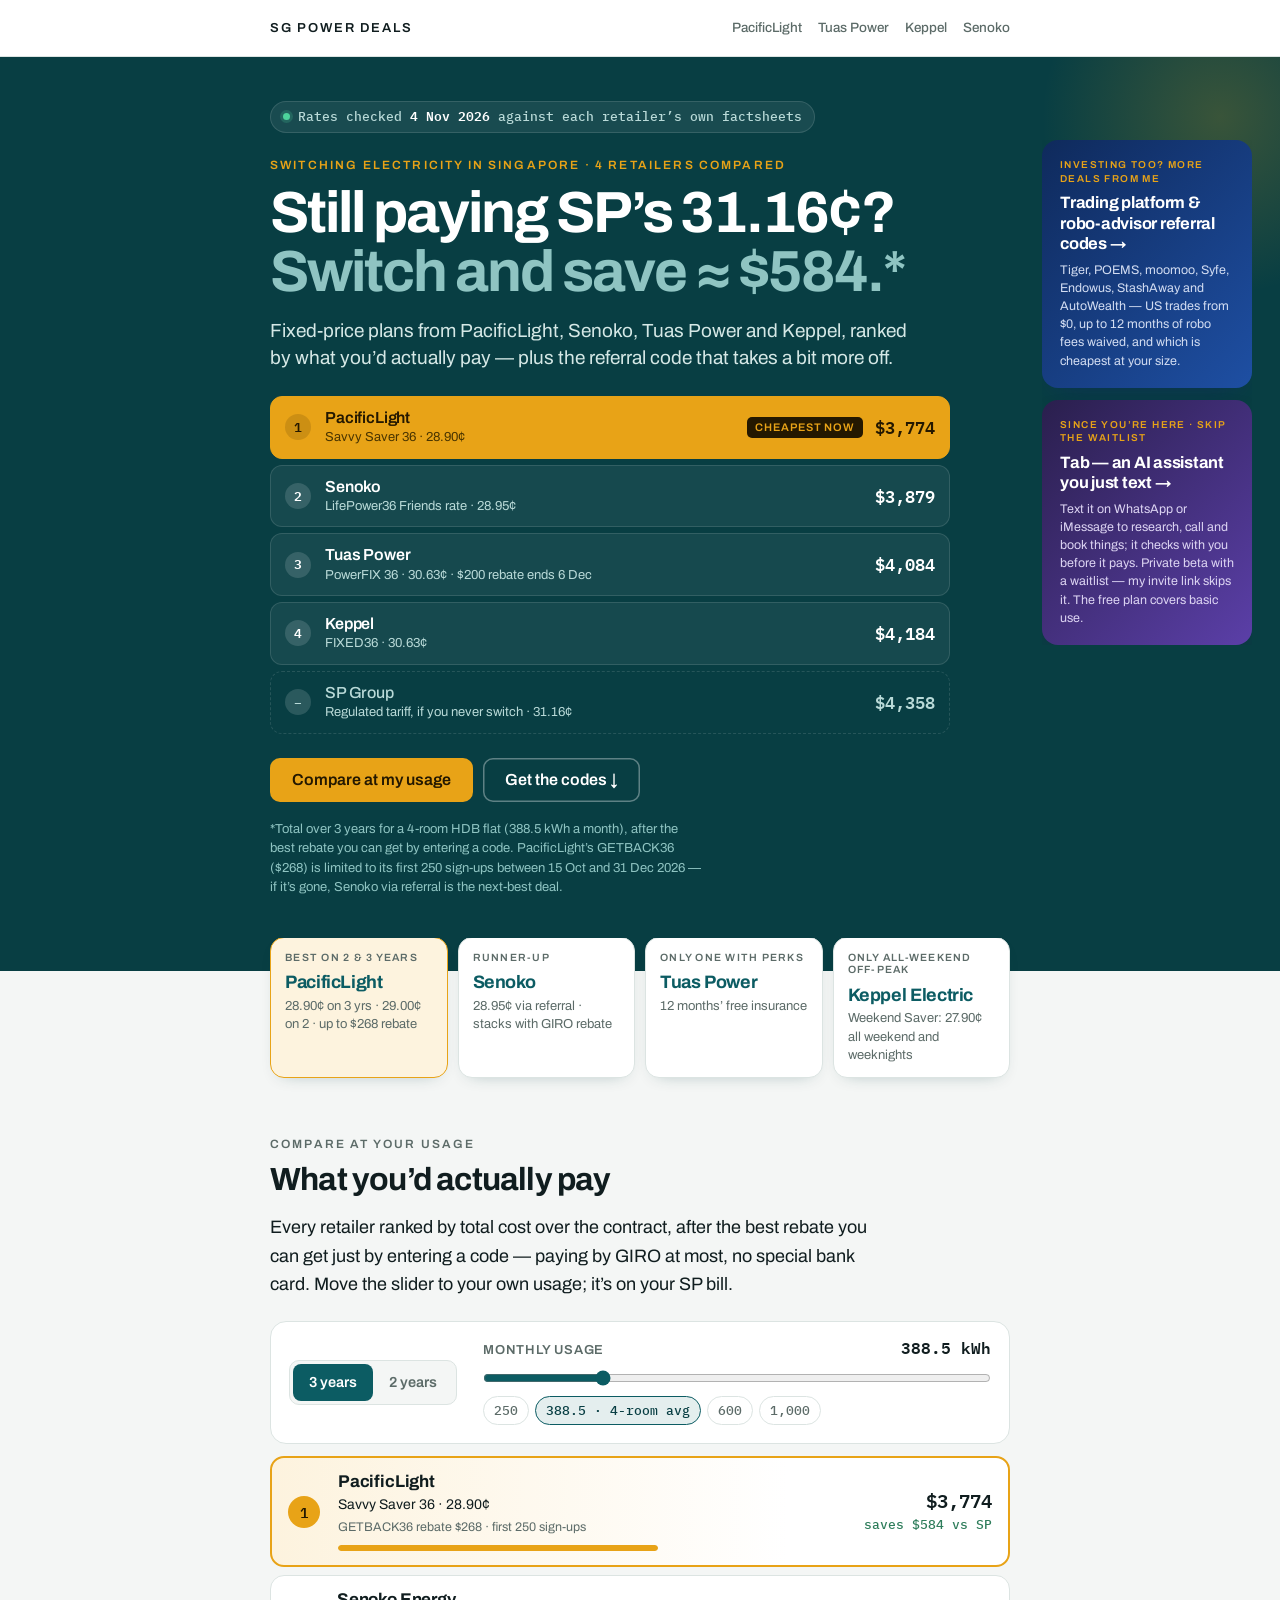
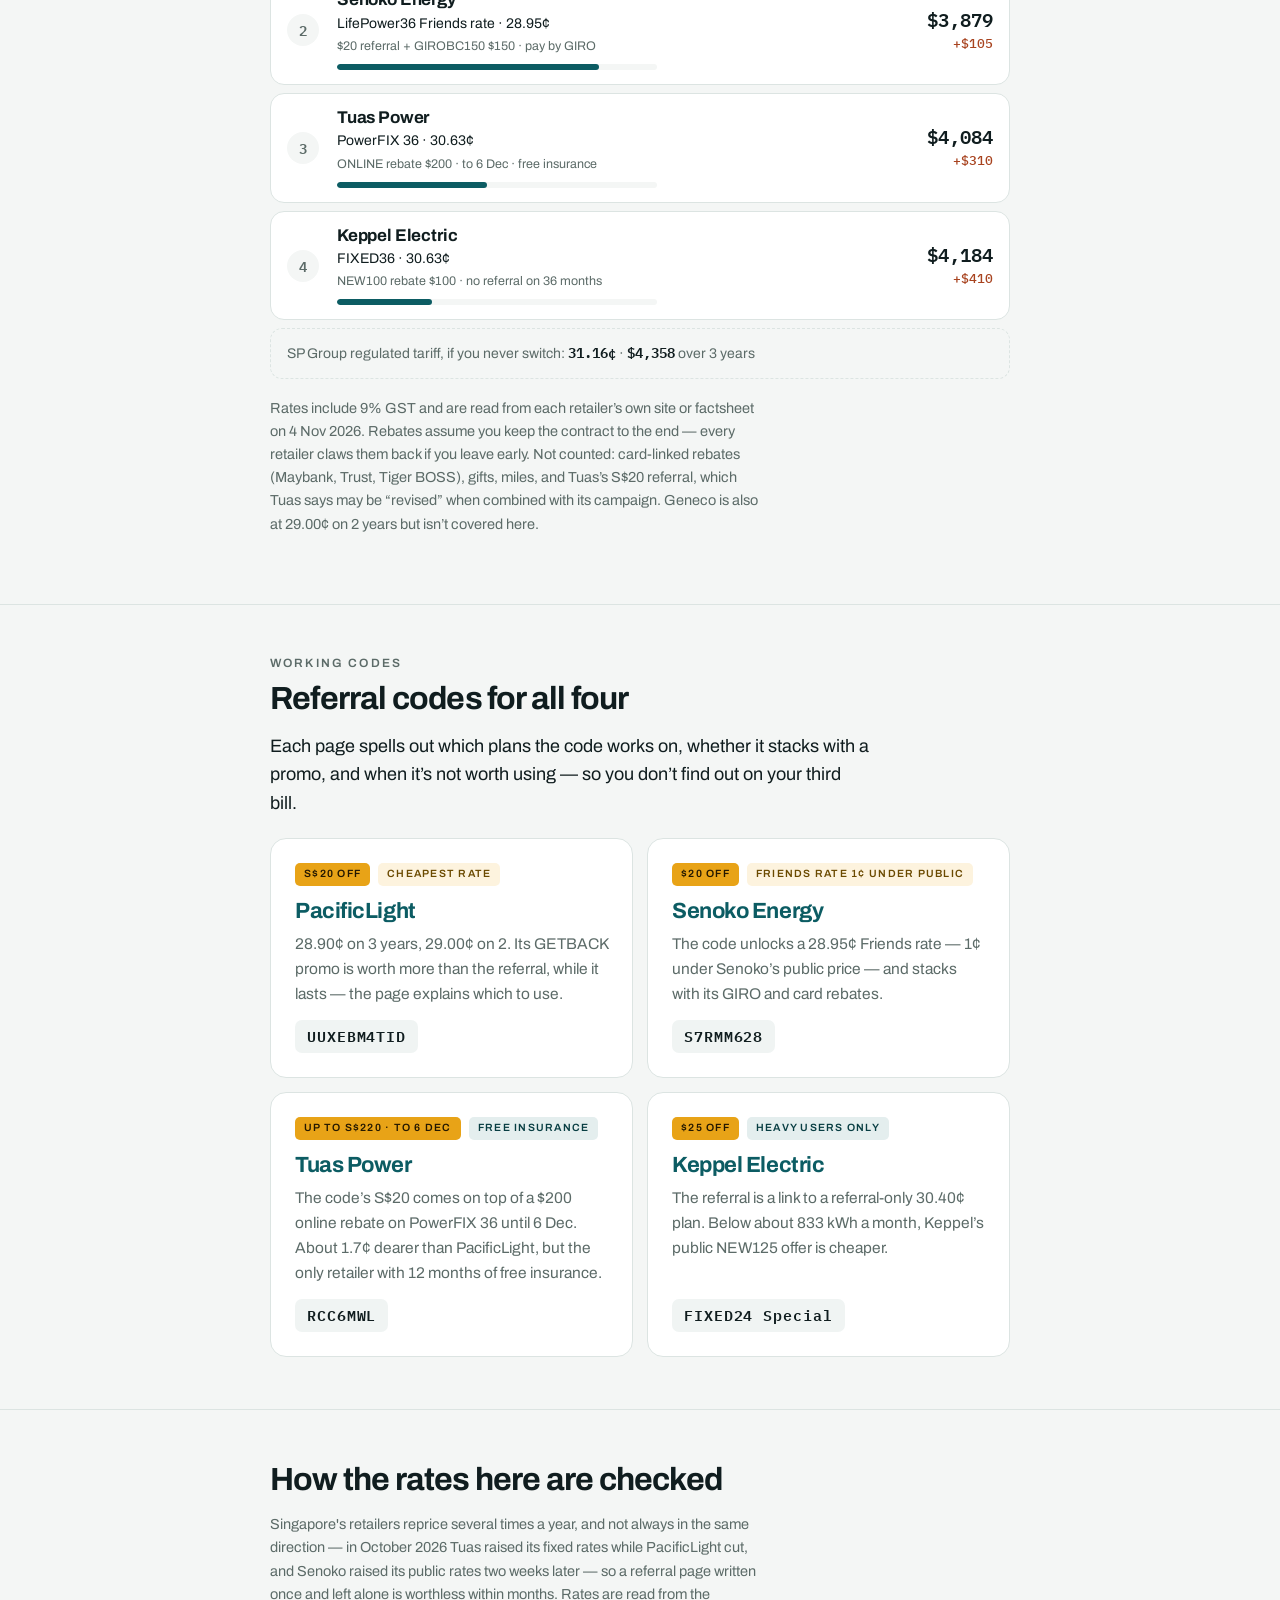
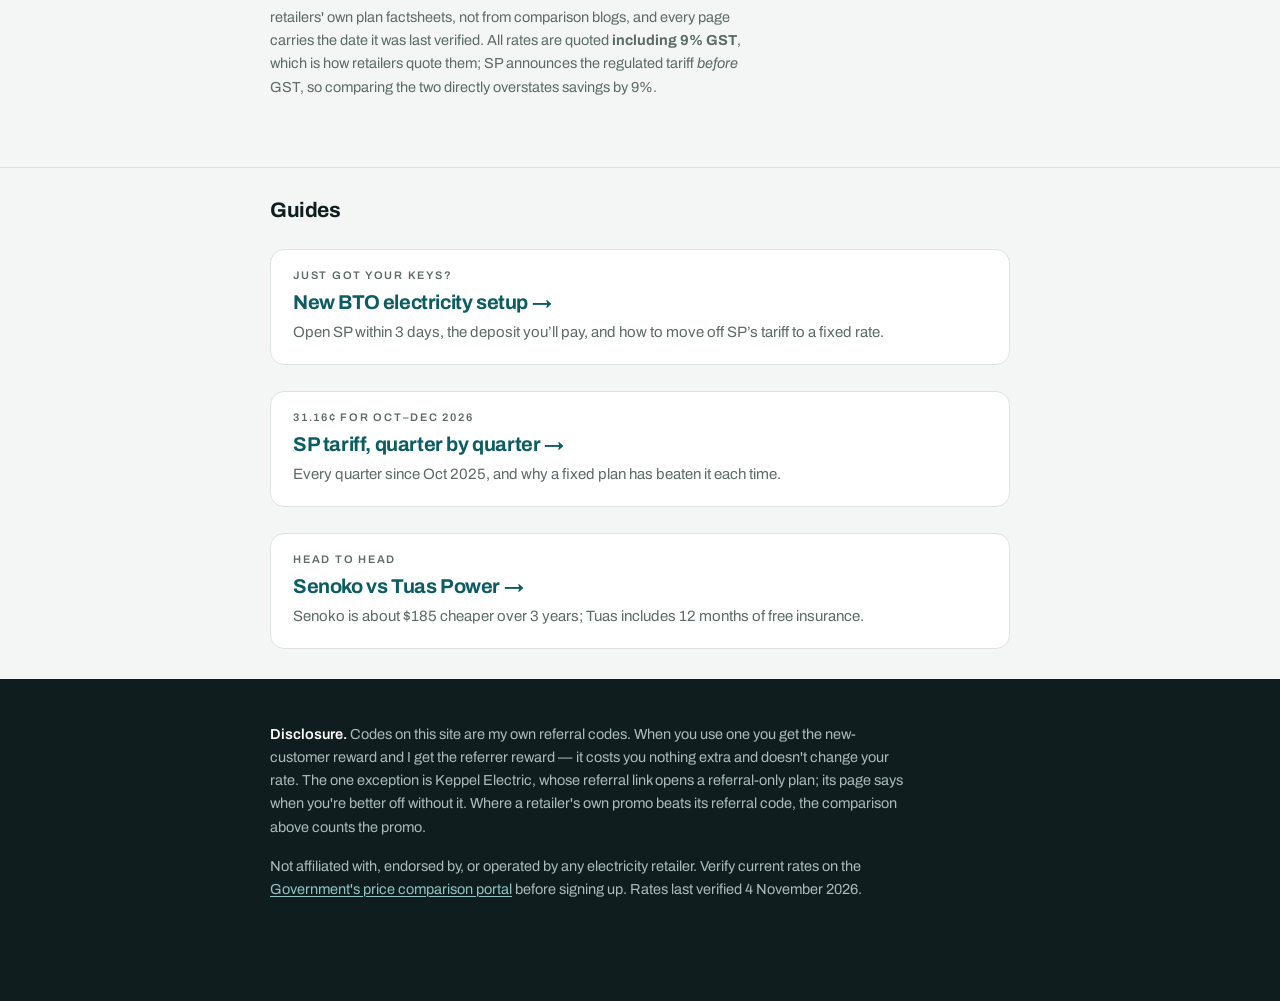
==== index.html @ f5c9c9b2 "Copy-able code boxes support (app.js/css), Tuas $200 rebate emphasis on homepage, sitemap" ====
<!DOCTYPE html>
<html lang="en-SG">
<head>
<meta charset="utf-8">
<meta name="viewport" content="width=device-width, initial-scale=1">

<!-- =========================================================
     sgpowerdeals.com/ — homepage
     The verdict and leaderboard are driven by the JSON in
     <script id="rates">. When a rate or rebate moves:
       1. edit the JSON (rate, rebate, note, codes)
       2. update "asof" in the JSON AND the hero eyebrow date
       3. the hero mini-ranking (.vrank) and the "save ≈ $X" headline are
          STATIC — update them to match what the leaderboard computes at
          388.5 kWh / 36 months (incl. the SP row)
       4. the static rows inside #board are only a no-JS fallback;
          regenerate them or leave them (JS replaces them on load)
     Counting rule: total = rate x usage x term, minus the best rebate
     you can get by entering a code, paying by GIRO at most (no
     specific bank card). Referral credits counted only where the
     retailer says they stack.
     ========================================================= -->

<title>Cheapest Electricity Plan in Singapore (Nov 2026) — Rates &amp; Referral Codes | SG Power Deals</title>
<meta name="description" content="The best electricity deal in Singapore as at 4 November 2026, at a glance: PacificLight, Senoko, Tuas Power and Keppel Electric ranked by what you'd actually pay at your usage, with working referral codes for each.">
<link rel="canonical" href="https://sgpowerdeals.com/">
<meta name="robots" content="index,follow">
<meta property="og:type" content="website">
<meta property="og:title" content="Cheapest electricity plan in Singapore right now — SG Power Deals">
<meta property="og:description" content="Four retailers ranked by what you'd actually pay at your usage, checked against their own factsheets. Plus working referral codes.">
<meta property="og:url" content="https://sgpowerdeals.com/">
<meta property="og:locale" content="en_SG">
<meta name="theme-color" content="#0C5C63">

<link rel="preconnect" href="https://fonts.googleapis.com">
<link rel="preconnect" href="https://fonts.gstatic.com" crossorigin>
<link href="https://fonts.googleapis.com/css2?family=Archivo:wght@400;500;600;700&family=IBM+Plex+Mono:wght@500;600&display=swap" rel="stylesheet">
<link rel="stylesheet" href="/style.css">
</head>
<body class="home">

<div class="masthead"><div class="wrap">
  <a class="brand" href="/">SG Power Deals</a>
  <nav class="mnav">
    <a href="/pacificlight-referral-code/">PacificLight</a>
    <a href="/tuas-power-referral-code/">Tuas Power</a>
    <a href="/keppel-electric-referral-code/">Keppel</a>
    <a href="/senoko-energy-referral-code/">Senoko</a>
  </nav>
</div></div>

<header class="vhero"><div class="wrap">
  <p class="asof"><span class="dot"></span><span>Rates checked <b>4 Nov 2026</b> against each retailer’s own factsheets</span></p>
  <p class="vlabel">Switching electricity in Singapore · 4 retailers compared</p>
  <h1 class="vtitle">Still paying SP’s&nbsp;31.16¢? <em>Switch and save ≈&nbsp;$584.*</em></h1>
  <p class="vsub">Fixed-price plans from PacificLight, Senoko, Tuas Power and Keppel, ranked by what you’d actually pay — plus the referral code that takes a bit more off.</p>

  <ol class="vrank" aria-label="Cheapest 3-year plans right now">
    <li class="top"><a href="/pacificlight-referral-code/"><span class="rk">1</span><span class="who"><b>PacificLight</b><small>Savvy Saver 36 · 28.90¢</small></span><span class="tag">Cheapest now</span><span class="tot">$3,774</span></a></li>
    <li><a href="/senoko-energy-referral-code/"><span class="rk">2</span><span class="who"><b>Senoko</b><small>LifePower36 Friends rate · 28.95¢</small></span><span class="tot">$3,879</span></a></li>
    <li><a href="/tuas-power-referral-code/"><span class="rk">3</span><span class="who"><b>Tuas Power</b><small>PowerFIX 36 · 30.63¢ · $200 rebate ends 6 Dec</small></span><span class="tot">$4,084</span></a></li>
    <li><a href="/keppel-electric-referral-code/"><span class="rk">4</span><span class="who"><b>Keppel</b><small>FIXED36 · 30.63¢</small></span><span class="tot">$4,184</span></a></li>
    <li class="sp"><span class="rk">–</span><span class="who"><b>SP Group</b><small>Regulated tariff, if you never switch · 31.16¢</small></span><span class="tot">$4,358</span></li>
  </ol>

  <div class="vacts">
    <a class="h-pri" href="#compare">Compare at my usage</a>
    <a class="h-sec" href="#codes">Get the codes ↓</a>
  </div>
  <p class="vfine">*Total over 3 years for a 4-room HDB flat (388.5 kWh a month), after the best rebate you can get by entering a code. PacificLight’s GETBACK36 ($268) is limited to its first 250 sign-ups between 15 Oct and 31 Dec 2026 — if it’s gone, Senoko via referral is the next-best deal.</p>
</div></header>

<section class="glance"><div class="wrap">
  <div class="gcards">
    <a class="gcard" href="/pacificlight-referral-code/">
      <div class="k">Best on 2 &amp; 3 years</div>
      <div class="h">PacificLight</div>
      <div class="d">28.90¢ on 3 yrs · 29.00¢ on 2 · up to $268 rebate</div>
    </a>
    <a class="gcard" href="/senoko-energy-referral-code/">
      <div class="k">Runner-up</div>
      <div class="h">Senoko</div>
      <div class="d">28.95¢ via referral · stacks with GIRO rebate</div>
    </a>
    <a class="gcard" href="/tuas-power-referral-code/">
      <div class="k">Only one with perks</div>
      <div class="h">Tuas Power</div>
      <div class="d">12 months’ free insurance</div>
    </a>
    <a class="gcard" href="/keppel-electric-referral-code/">
      <div class="k">Only all-weekend off-peak</div>
      <div class="h">Keppel Electric</div>
      <div class="d">Weekend Saver: 27.90¢ all weekend and weeknights</div>
    </a>
  </div>
</div></section>

<section id="compare" class="board-sec"><div class="wrap">
  <p class="kicker">Compare at your usage</p>
  <h2>What you’d actually pay</h2>
  <p class="lede">Every retailer ranked by total cost over the contract, after the best rebate you can get just by entering a code — paying by GIRO at most, no special bank card. Move the slider to your own usage; it’s on your SP bill.</p>

  <div class="ctrl">
    <div class="seg" role="tablist" aria-label="Contract length">
      <button type="button" role="tab" data-term="36" aria-selected="true">3 years</button>
      <button type="button" role="tab" data-term="24" aria-selected="false">2 years</button>
    </div>
    <div class="use">
      <label for="kwh">Monthly usage <output id="kwhOut">388.5 kWh</output></label>
      <input type="range" id="kwh" min="150" max="1200" step="0.5" value="388.5">
      <div class="presets">
        <button type="button" data-kwh="250">250</button>
        <button type="button" data-kwh="388.5" class="on">388.5 · 4-room avg</button>
        <button type="button" data-kwh="600">600</button>
        <button type="button" data-kwh="1000">1,000</button>
      </div>
    </div>
  </div>

  <ol class="board" id="board" aria-live="polite">
    <li class="row best"><span class="rk">1</span><div class="who"><b>PacificLight</b><span>Savvy Saver 36 · 28.90¢</span><small>GETBACK36 rebate $268 · first 250 sign-ups</small></div><div class="tot"><b>$3,774</b><span>saves $584 vs SP</span></div></li>
    <li class="row"><span class="rk">2</span><div class="who"><b>Senoko Energy</b><span>LifePower36 Friends rate · 28.95¢</span><small>$20 referral + GIROBC150 $150 · pay by GIRO</small></div><div class="tot"><b>$3,879</b><span>+$105</span></div></li>
    <li class="row"><span class="rk">3</span><div class="who"><b>Tuas Power</b><span>PowerFIX 36 · 30.63¢</span><small>ONLINE rebate $200 · to 6 Dec</small></div><div class="tot"><b>$4,084</b><span>+$310</span></div></li>
    <li class="row"><span class="rk">4</span><div class="who"><b>Keppel Electric</b><span>FIXED36 · 30.63¢</span><small>NEW100 rebate $100 · no referral on 36 months</small></div><div class="tot"><b>$4,184</b><span>+$410</span></div></li>
  </ol>
  <div class="spline" id="spline">SP Group regulated tariff, if you never switch: <b>31.16¢</b> · <b id="spTot">$4,358</b> over 3 years</div>

  <p class="fine">Rates include 9% GST and are read from each retailer’s own site or factsheet on 4 Nov 2026. Rebates assume you keep the contract to the end — every retailer claws them back if you leave early. Not counted: card-linked rebates (Maybank, Trust, Tiger BOSS), gifts, miles, and Tuas’s S$20 referral, which Tuas says may be “revised” when combined with its campaign. Geneco is also at 29.00¢ on 2 years but isn’t covered here.</p>
</div></section>

<section id="codes" class="codes"><div class="wrap">
  <p class="kicker">Working codes</p>
  <h2>Referral codes for all four</h2>
  <p class="lede">Each page spells out which plans the code works on, whether it stacks with a promo, and when it’s not worth using — so you don’t find out on your third bill.</p>

  <div class="cgrid">
    <a class="card" href="/pacificlight-referral-code/">
      <div class="top"><span class="pill">S$20 off</span><span class="pill q">Cheapest rate</span></div>
      <h3>PacificLight</h3>
      <p class="d">28.90¢ on 3 years, 29.00¢ on 2. Its GETBACK promo is worth more than the referral, while it lasts — the page explains which to use.</p>
      <span class="code">UUXEBM4TID</span>
    </a>
    <a class="card" href="/senoko-energy-referral-code/">
      <div class="top"><span class="pill">$20 off</span><span class="pill q">Friends rate 1¢ under public</span></div>
      <h3>Senoko Energy</h3>
      <p class="d">The code unlocks a 28.95¢ Friends rate — 1¢ under Senoko’s public price — and stacks with its GIRO and card rebates.</p>
      <span class="code">S7RMM628</span>
    </a>
    <a class="card" href="/tuas-power-referral-code/">
      <div class="top"><span class="pill">Up to S$220 · to 6 Dec</span><span class="pill t">Free insurance</span></div>
      <h3>Tuas Power</h3>
      <p class="d">The code’s S$20 comes on top of a $200 online rebate on PowerFIX 36 until 6 Dec. About 1.7¢ dearer than PacificLight, but the only retailer with 12 months of free insurance.</p>
      <span class="code">RCC6MWL</span>
    </a>
    <a class="card" href="/keppel-electric-referral-code/">
      <div class="top"><span class="pill">$25 off</span><span class="pill t">Heavy users only</span></div>
      <h3>Keppel Electric</h3>
      <p class="d">The referral is a link to a referral-only 30.40¢ plan. Below about 833 kWh a month, Keppel’s public NEW125 offer is cheaper.</p>
      <span class="code">FIXED24 Special</span>
    </a>
  </div>
  <div class="sidestack">
    <a class="sister" href="https://sginvestdeals.com/">
      <div class="k">Investing too? More deals from me</div>
      <div class="h">Trading platform &amp; robo-advisor referral codes <span aria-hidden="true">→</span></div>
      <div class="d">Tiger, POEMS, moomoo, Syfe, Endowus, StashAway and AutoWealth — US trades from $0, up to 12 months of robo fees waived, and which is cheapest at your size.</div>
    </a>
    <a class="sister xtab ps-tab" href="https://tab.bot/r/4765BA41680D0801" rel="nofollow sponsored noopener" target="_blank">
      <div class="k">Since you’re here · skip the waitlist</div>
      <div class="h">Tab — an AI assistant you just text <span aria-hidden="true">→</span></div>
      <div class="d">Text it on WhatsApp or iMessage to research, call and book things; it checks with you before it pays. Private beta with a waitlist — my invite link skips it. The free plan covers basic use.</div>
    </a>
  </div>
</div></section>

<section><div class="wrap">
  <h2>How the rates here are checked</h2>
  <p class="fine">Singapore's retailers reprice several times a year, and not always in the same direction — in October 2026 Tuas raised its fixed rates while PacificLight cut, and Senoko raised its public rates two weeks later — so a referral page written once and left alone is worthless within months. Rates are read from the retailers' own plan factsheets, not from comparison blogs, and every page carries the date it was last verified. All rates are quoted <b>including 9% GST</b>, which is how retailers quote them; SP announces the regulated tariff <em>before</em> GST, so comparing the two directly overstates savings by 9%.</p>
</div></section>

<section class="vsec"><div class="wrap">
  <h2 class="sm">Guides</h2>
  <a class="also" href="/bto-electricity-setup/">
    <div class="k">Just got your keys?</div>
    <div class="h">New BTO electricity setup →</div>
    <div class="d">Open SP within 3 days, the deposit you’ll pay, and how to move off SP’s tariff to a fixed rate.</div>
  </a>
  <a class="also" href="/sp-electricity-tariff/">
    <div class="k">31.16¢ for Oct–Dec 2026</div>
    <div class="h">SP tariff, quarter by quarter →</div>
    <div class="d">Every quarter since Oct 2025, and why a fixed plan has beaten it each time.</div>
  </a>
  <a class="also" href="/senoko-vs-tuas-power/">
    <div class="k">Head to head</div>
    <div class="h">Senoko vs Tuas Power →</div>
    <div class="d">Senoko is about $185 cheaper over 3 years; Tuas includes 12 months of free insurance.</div>
  </a>
</div></section>


<footer><div class="wrap">
  <p><b>Disclosure.</b> Codes on this site are my own referral codes. When you use one you get the new-customer reward and I get the referrer reward — it costs you nothing extra and doesn't change your rate. The one exception is Keppel Electric, whose referral link opens a referral-only plan; its page says when you're better off without it. Where a retailer's own promo beats its referral code, the comparison above counts the promo.</p>
  <p style="margin:0">Not affiliated with, endorsed by, or operated by any electricity retailer. Verify current rates on the <a href="https://compare.openelectricitymarket.sg/" rel="nofollow noopener">Government's price comparison portal</a> before signing up. Rates last verified 4 November 2026.</p>
</div></footer>

<script type="application/json" id="rates">
{
  "asof": "2026-11-04",
  "sp": 31.16,
  "retailers": [
    {"name":"PacificLight","url":"/pacificlight-referral-code/",
     "t36":[{"plan":"Savvy Saver 36","rate":28.90,"rebate":268,"note":"GETBACK36 rebate $268 · first 250 sign-ups"}],
     "t24":[{"plan":"Savvy Saver 24","rate":29.00,"rebate":228,"note":"GETBACK24 rebate $228 · first 250 sign-ups"}]},
    {"name":"Senoko Energy","url":"/senoko-energy-referral-code/",
     "t36":[{"plan":"LifePower36 Friends rate","rate":28.95,"rebate":170,"note":"$20 referral + GIROBC150 $150 · pay by GIRO"}],
     "t24":[{"plan":"LifePower24 Friends rate","rate":29.50,"rebate":140,"note":"$20 referral + SGIROBC120 $120 · pay by GIRO"}]},
    {"name":"Tuas Power","url":"/tuas-power-referral-code/",
     "t36":[{"plan":"PowerFIX 36","rate":30.63,"rebate":200,"note":"ONLINE rebate $200 · to 6 Dec · free insurance"}],
     "t24":[{"plan":"PowerFIX 24","rate":30.90,"rebate":120,"note":"ONLINE rebate $120 · to 6 Dec · free insurance"}]},
    {"name":"Keppel Electric","url":"/keppel-electric-referral-code/",
     "t36":[{"plan":"FIXED36","rate":30.63,"rebate":100,"note":"NEW100 rebate $100 · no referral on 36 months"}],
     "t24":[{"plan":"FIXED24","rate":30.90,"rebate":125,"note":"NEW125 rebate $125 · beats the referral link at this usage"},
            {"plan":"FIXED24 Special via referral","rate":30.40,"rebate":25,"note":"$25 referral · beats NEW125 at this usage"}]}
  ]
}
</script>
<script src="/app.js" defer></script>
<script src="/compare.js" defer></script>
</body>
</html>
---- style.css ----
/* SG Power Deals — shared stylesheet
   Design system: teal = structure, amber = "cheapest / the win",
   clay = warning + "extra you'd pay". Amber ALWAYS means cheapest,
   on every page, so the charts read consistently across the site. */

:root{
  --ink:#101D1F;
  --paper:#F4F6F5;
  --card:#FFFFFF;
  --teal:#0C5C63;
  --teal-deep:#083E43;
  --teal-pale:#E4EEEE;
  --amber:#E8A317;
  --amber-pale:#FDF3DE;
  --clay:#A8431F;
  --clay-pale:#FBEFE9;
  --rule:#DCE4E2;
  --muted:#5C6B68;
  --sans:'Archivo',-apple-system,BlinkMacSystemFont,'Segoe UI',Roboto,sans-serif;
  --mono:'IBM Plex Mono',ui-monospace,SFMono-Regular,Menlo,monospace;
}
*{box-sizing:border-box}
html{-webkit-text-size-adjust:100%;scroll-behavior:smooth}
body{margin:0;background:var(--paper);color:var(--ink);
  font:400 17px/1.6 var(--sans);-webkit-font-smoothing:antialiased}
.wrap{max-width:760px;margin:0 auto;padding:0 20px}

/* ---------- masthead ---------- */
.masthead{border-bottom:1px solid var(--rule);background:var(--card)}
.masthead .wrap{display:flex;align-items:center;justify-content:space-between;
  gap:16px;min-height:56px;padding-top:8px;padding-bottom:8px;flex-wrap:wrap}
.brand{font:600 13px/1 var(--sans);letter-spacing:.14em;text-transform:uppercase;
  color:var(--ink);text-decoration:none;white-space:nowrap}
.mnav{display:flex;gap:16px;font:500 13.5px/1 var(--sans);flex-wrap:wrap}
.mnav a{color:var(--muted);text-decoration:none;white-space:nowrap}
.mnav a:hover{color:var(--teal)}
.mnav a[aria-current="page"]{color:var(--teal);font-weight:600}

/* ---------- hero ---------- */
.hero{background:var(--card);border-bottom:1px solid var(--rule);padding:56px 0 44px}
.eyebrow{font:600 12px/1 var(--sans);letter-spacing:.18em;text-transform:uppercase;
  color:var(--teal);margin:0 0 20px}
h1{font:700 clamp(38px,8.5vw,60px)/1.02 var(--sans);letter-spacing:-.035em;
  margin:0 0 20px;max-width:16ch}
h1 em{font-style:normal;color:var(--teal)}
.thesis{font-size:19px;line-height:1.5;max-width:56ch;margin:0}
.thesis b{font-weight:600}
.checked{font:500 13px/1.5 var(--mono);color:var(--muted);margin:22px 0 0;letter-spacing:.02em}

/* ---------- code slab ---------- */
.slab{background:var(--teal-deep);color:#fff;border-radius:18px;padding:26px 26px 22px;margin:34px 0 0}
.slab .cap{font:600 11px/1 var(--sans);letter-spacing:.18em;text-transform:uppercase;
  color:#8FC4C2;margin-bottom:14px}
.slab .val{font:600 clamp(30px,7.6vw,44px)/1 var(--mono);letter-spacing:.06em;
  word-break:break-all;margin-bottom:6px}
.slab .sub{font-size:15px;color:#B9DAD8;margin-bottom:20px}
.slab .sub b{color:var(--amber);font-weight:600}
.acts{display:flex;gap:10px;flex-wrap:wrap}
.acts>*{font:600 16px/1 var(--sans);border-radius:10px;padding:14px 22px;border:0;
  cursor:pointer;text-decoration:none;display:inline-block;
  transition:transform .12s ease,filter .12s ease}
.acts>*:hover{transform:translateY(-1px);filter:brightness(1.06)}
.acts>*:active{transform:translateY(0)}
.b-copy{background:var(--amber);color:#241800}
.b-go{background:transparent;color:#fff;box-shadow:inset 0 0 0 1.5px rgba(255,255,255,.35)}
.said{font:500 13px/1.4 var(--mono);color:var(--amber);margin-top:14px}
.said:empty{display:none}

/* ---------- sections ---------- */
section{padding:52px 0;border-bottom:1px solid var(--rule)}
section:last-of-type{border-bottom:0}
.kicker{font:600 12px/1 var(--sans);letter-spacing:.18em;text-transform:uppercase;
  color:var(--muted);margin:0 0 12px}
h2{font:700 clamp(24px,4.6vw,32px)/1.15 var(--sans);letter-spacing:-.025em;margin:0 0 14px}
h3{font:600 18px/1.3 var(--sans);margin:32px 0 8px}
p{margin:0 0 16px}
.lede{font-size:18px;max-width:60ch}
.fine{font-size:14.5px;color:var(--muted);max-width:62ch}
a{color:var(--teal);text-decoration-thickness:1px;text-underline-offset:2px}

/* ---------- bill / cost chart ---------- */
.chart{margin:30px 0 18px}
.bar-row{margin-bottom:22px}
.bar-head{display:flex;justify-content:space-between;align-items:baseline;gap:12px;margin-bottom:7px}
.bar-name{font-size:15.5px;font-weight:600;line-height:1.25}
.bar-name span{display:block;font:500 12.5px/1.3 var(--mono);color:var(--muted);letter-spacing:0}
.bar-name .win-tag{display:inline-block;font:600 10px/1 var(--sans);letter-spacing:.12em;
  text-transform:uppercase;background:var(--amber);color:#241800;
  padding:4px 7px;border-radius:4px;margin:5px 0 3px}
.bar-val{font:600 15px/1 var(--mono);white-space:nowrap;text-align:right}
.bar-val i{font-style:normal;display:block;font-size:12.5px;font-weight:500;
  color:var(--clay);margin-top:4px}
.track{height:26px;background:var(--teal-pale);border-radius:5px;overflow:hidden;display:flex}
.fill{height:100%;width:0;transition:width .7s cubic-bezier(.22,1,.36,1)}
.fill.base{background:var(--teal)}
.fill.win{background:var(--amber)}
.fill.gap{background:var(--clay);opacity:.85}
.legend{display:flex;gap:18px;flex-wrap:wrap;font:500 12.5px/1 var(--mono);
  color:var(--muted);margin-top:24px;padding-top:18px;border-top:1px solid var(--rule)}
.legend b{display:inline-block;width:10px;height:10px;border-radius:2px;
  margin-right:6px;vertical-align:-1px}
.sw-amber{background:var(--amber)}
.sw-teal{background:var(--teal)}
.sw-clay{background:var(--clay);opacity:.85}

/* ---------- notices ---------- */
.notice{background:var(--clay-pale);border-left:3px solid var(--clay);
  border-radius:0 12px 12px 0;padding:20px 22px;margin:32px 0}
.notice .t{font:600 12px/1 var(--sans);letter-spacing:.14em;text-transform:uppercase;
  color:var(--clay);margin-bottom:10px}
.notice p{margin:0;font-size:16.5px}
.notice p+p{margin-top:12px}
.notice.time{background:var(--amber-pale);border-left-color:var(--amber)}
.notice.time .t{color:#8A5D00}

/* ---------- steps ---------- */
.steps{list-style:none;counter-reset:s;padding:0;margin:26px 0 0}
.steps li{counter-increment:s;position:relative;padding:0 0 22px 46px;
  border-left:1px solid var(--rule);margin-left:13px}
.steps li:last-child{border-left-color:transparent;padding-bottom:0}
.steps li::before{content:counter(s);position:absolute;left:-13px;top:-2px;
  width:26px;height:26px;border-radius:50%;background:var(--teal);color:#fff;
  font:600 13px/26px var(--mono);text-align:center}
.steps b{display:block;font-weight:600;margin-bottom:2px}
.steps .fine{margin:0}

/* ---------- tables ---------- */
.scroll{overflow-x:auto;-webkit-overflow-scrolling:touch;margin:24px 0 12px;
  border:1px solid var(--rule);border-radius:12px;background:var(--card)}
table{width:100%;border-collapse:collapse;font-size:15px;min-width:460px}
thead th{font:600 11.5px/1.3 var(--sans);letter-spacing:.1em;text-transform:uppercase;
  color:var(--muted);text-align:left;padding:14px 16px;
  border-bottom:1px solid var(--rule);white-space:nowrap}
tbody td{padding:13px 16px;border-bottom:1px solid var(--rule);vertical-align:middle}
tbody tr:last-child td{border-bottom:0}
.num{font:500 15px/1 var(--mono);white-space:nowrap}
.sub-note{font:500 13px/1 var(--mono);color:var(--muted)}
tr.mark{background:var(--amber-pale)}
tr.mark td{font-weight:600}
tr.subj{background:var(--teal-pale)}
tr.subj td{font-weight:600}
.tag{display:inline-block;font:600 10.5px/1 var(--sans);letter-spacing:.1em;
  text-transform:uppercase;padding:5px 8px;border-radius:5px;white-space:nowrap}
.tag.ok{background:var(--teal);color:#fff}
.tag.no{background:#E8EAE9;color:var(--muted)}
.tag.best{background:var(--amber);color:#241800}
caption{caption-side:bottom;text-align:left;font:500 13px/1.5 var(--mono);
  color:var(--muted);padding:14px 16px}

/* ---------- faq ---------- */
.faq{margin-top:26px;border-top:1px solid var(--rule)}
details{border-bottom:1px solid var(--rule)}
summary{cursor:pointer;list-style:none;padding:18px 40px 18px 0;position:relative;
  font-weight:600;font-size:16.5px}
summary::-webkit-details-marker{display:none}
summary::after{content:"";position:absolute;right:8px;top:26px;width:9px;height:9px;
  border-right:1.5px solid var(--teal);border-bottom:1.5px solid var(--teal);
  transform:rotate(45deg);transition:transform .2s}
details[open] summary::after{transform:rotate(-135deg)}
details .body{padding:0 0 20px}
details .body p{margin:0;color:#2A3735;font-size:16px}
details .body p+p{margin-top:12px}
summary:focus-visible,a:focus-visible,button:focus-visible{
  outline:2px solid var(--amber);outline-offset:3px;border-radius:3px}

/* ---------- cross-link ---------- */
.also{display:block;background:var(--card);border:1px solid var(--rule);
  border-radius:14px;padding:20px 22px;text-decoration:none;color:inherit;
  margin-top:26px;transition:border-color .15s ease,transform .15s ease}
.also:hover{border-color:var(--teal);transform:translateY(-2px)}
.also .k{font:600 11px/1 var(--sans);letter-spacing:.16em;text-transform:uppercase;
  color:var(--muted);margin-bottom:9px}
.also .h{font:700 20px/1.2 var(--sans);letter-spacing:-.02em;color:var(--teal);margin-bottom:6px}
.also .d{font-size:15px;color:var(--muted)}

/* ---------- footer ---------- */
footer{background:var(--ink);color:#A9BCB9;padding:44px 0 100px;font-size:14.5px}
footer b{color:#fff;font-weight:600}
footer a{color:#8FC4C2}

/* ---------- sticky code dock ---------- */
.dock{position:fixed;left:0;right:0;bottom:0;z-index:40;background:var(--teal-deep);
  border-top:1px solid rgba(255,255,255,.14);padding:10px 20px;
  display:none;align-items:center;justify-content:space-between;gap:12px}
.dock .c{font:600 17px/1 var(--mono);color:#fff;letter-spacing:.05em}
.dock .c small{display:block;font:500 11px/1.4 var(--sans);color:#8FC4C2;
  letter-spacing:.08em;text-transform:uppercase;margin-top:3px}
.dock button{background:var(--amber);color:#241800;border:0;border-radius:9px;
  padding:12px 18px;font:600 15px/1 var(--sans);cursor:pointer;white-space:nowrap}
.dock a.go{background:var(--amber);color:#241800;border-radius:9px;text-decoration:none;
  padding:12px 18px;font:600 15px/1 var(--sans);white-space:nowrap}
@media (max-width:620px){ .dock{display:flex} footer{padding-bottom:110px} }

/* ---------- homepage ---------- */
.card{display:block;background:var(--card);border:1px solid var(--rule);
  border-radius:16px;padding:24px;text-decoration:none;color:inherit;margin-bottom:16px;
  transition:border-color .15s ease,transform .15s ease}
.card:hover{border-color:var(--teal);transform:translateY(-2px)}
.card .top{display:flex;align-items:center;gap:8px;margin-bottom:12px;flex-wrap:wrap}
.pill{font:600 10.5px/1 var(--sans);letter-spacing:.12em;text-transform:uppercase;
  background:var(--amber);color:#241800;padding:6px 9px;border-radius:5px}
.pill.q{background:var(--amber-pale);color:#6B4A00}
.pill.t{background:var(--teal-pale);color:var(--teal-deep)}
.card h3{font:700 22px/1.2 var(--sans);letter-spacing:-.02em;margin:0 0 8px;color:var(--teal)}
.card .d{font-size:15.5px;color:var(--muted);margin:0 0 14px}
.card .code{font:600 15px/1 var(--mono);letter-spacing:.06em;display:inline-block;
  background:#F0F4F3;padding:9px 12px;border-radius:7px}

@media (max-width:620px){
  .hero{padding:40px 0 34px}
  section{padding:40px 0}
  .slab{padding:22px 20px 20px;border-radius:14px}
  .acts>*{flex:1 1 auto;text-align:center}
  .masthead .wrap{min-height:0;padding-top:12px;padding-bottom:12px}
}
@media (prefers-reduced-motion:reduce){
  *{transition:none!important;animation:none!important}
  html{scroll-behavior:auto}
}

/* ---------- homepage: verdict hero ---------- */
.vhero{background:var(--teal-deep);color:#fff;padding:44px 0 40px;position:relative;overflow:hidden}
.vhero::after{content:"";position:absolute;right:-120px;top:-120px;width:360px;height:360px;
  border-radius:50%;background:radial-gradient(circle,rgba(232,163,23,.22),rgba(232,163,23,0) 70%);pointer-events:none}
.vhero .wrap{position:relative;z-index:1}
.asof{display:inline-flex;align-items:center;gap:8px;font:500 12.5px/1.4 var(--mono);
  color:#B9DAD8;background:rgba(255,255,255,.07);border:1px solid rgba(255,255,255,.12);
  border-radius:999px;padding:6px 12px;margin:0 0 26px}
.asof b{color:#fff;font-weight:600}
.asof .dot{width:7px;height:7px;border-radius:50%;background:#4CD39B;box-shadow:0 0 0 3px rgba(76,211,155,.2);flex:none}
.vlabel{font:600 12px/1 var(--sans);letter-spacing:.18em;text-transform:uppercase;color:var(--amber);margin:0 0 12px}
.vtitle{font:700 clamp(36px,8vw,58px)/1.02 var(--sans);letter-spacing:-.035em;margin:0 0 26px;max-width:none}
.vtitle em{font-style:normal;color:#8FC4C2;display:block}
.vstats{display:grid;grid-template-columns:repeat(3,1fr);gap:10px;margin:0 0 26px}
.vstat{background:rgba(255,255,255,.06);border:1px solid rgba(255,255,255,.12);border-radius:14px;padding:16px 16px 14px}
.vstat .n{font:600 clamp(24px,5vw,32px)/1 var(--mono);letter-spacing:-.01em;margin-bottom:8px}
.vstat .l{font-size:13.5px;line-height:1.35;color:#B9DAD8}
.vstat.hi{background:var(--amber);border-color:var(--amber);color:#241800}
.vstat.hi .l{color:#4A3500}
.vacts{display:flex;gap:10px;flex-wrap:wrap}
.vacts>*{font:600 16px/1 var(--sans);border-radius:10px;padding:14px 22px;text-decoration:none;display:inline-block}
.vfine{font-size:13px;line-height:1.5;color:#8FC4C2;margin:18px 0 0;max-width:62ch}

/* ---------- homepage: at-a-glance cards ---------- */
.glance{padding:0 0 8px;border-bottom:0;margin-top:-1px;background:linear-gradient(var(--teal-deep) 0 34px,var(--paper) 34px)}
.gcards{display:grid;grid-template-columns:repeat(4,1fr);gap:10px}
.gcard{display:block;background:var(--card);border:1px solid var(--rule);border-radius:14px;
  padding:14px 14px 13px;text-decoration:none;color:inherit;box-shadow:0 6px 18px -12px rgba(8,62,67,.45);
  transition:transform .15s ease,border-color .15s ease}
.gcard:hover{transform:translateY(-2px);border-color:var(--teal)}
.gcard .k{font:600 10.5px/1.2 var(--sans);letter-spacing:.12em;text-transform:uppercase;color:var(--muted);margin-bottom:8px}
.gcard .h{font:700 18px/1.15 var(--sans);letter-spacing:-.02em;color:var(--teal);margin-bottom:4px}
.gcard .d{font-size:13px;line-height:1.4;color:var(--muted)}
.gcard:first-child{border-color:var(--amber);background:var(--amber-pale)}

/* ---------- homepage: comparison board ---------- */
.ctrl{background:var(--card);border:1px solid var(--rule);border-radius:16px;padding:18px;margin:22px 0 12px;
  display:grid;grid-template-columns:auto 1fr;gap:18px 26px;align-items:center}
.seg{display:inline-flex;background:var(--paper);border:1px solid var(--rule);border-radius:10px;padding:3px}
.seg button{font:600 14.5px/1 var(--sans);border:0;background:transparent;color:var(--muted);
  padding:11px 16px;border-radius:8px;cursor:pointer}
.seg button[aria-selected="true"]{background:var(--teal);color:#fff}
.use label{display:flex;justify-content:space-between;align-items:baseline;font:600 13px/1 var(--sans);
  letter-spacing:.06em;text-transform:uppercase;color:var(--muted);margin-bottom:10px}
.use output{font:600 16px/1 var(--mono);color:var(--ink);letter-spacing:0;text-transform:none}
.use input[type=range]{width:100%;accent-color:var(--teal);margin:0 0 10px}
.presets{display:flex;gap:6px;flex-wrap:wrap}
.presets button{font:500 12.5px/1 var(--mono);border:1px solid var(--rule);background:var(--card);color:var(--muted);
  padding:7px 10px;border-radius:999px;cursor:pointer}
.presets button.on{background:var(--teal-pale);border-color:var(--teal);color:var(--teal-deep)}
.board{list-style:none;margin:0;padding:0;display:grid;gap:8px}
.board .row>a,.board .row{display:grid;grid-template-columns:36px 1fr auto;gap:14px;align-items:center;
  text-decoration:none;color:inherit}
.board .row{background:var(--card);border:1px solid var(--rule);border-radius:14px;padding:14px 16px;
  transition:border-color .15s ease}
.board .row>a{grid-column:1/-1}
.board .row:hover{border-color:var(--teal)}
.board .row.best{border:2px solid var(--amber);background:linear-gradient(90deg,var(--amber-pale),var(--card) 70%)}
.rk{width:32px;height:32px;border-radius:50%;display:grid;place-items:center;font:600 14px/1 var(--mono);
  background:var(--paper);color:var(--muted)}
.row.best .rk{background:var(--amber);color:#241800}
.who b{display:block;font:700 17px/1.2 var(--sans);letter-spacing:-.01em}
.who span{display:block;font-size:14px;color:var(--ink);margin-top:2px}
.who small{display:block;font-size:12.5px;line-height:1.35;color:var(--muted);margin-top:3px}
.sbar{height:6px;border-radius:3px;background:var(--paper);margin-top:9px;overflow:hidden;max-width:320px}
.sbar i{display:block;height:100%;background:var(--teal);border-radius:3px;transition:width .35s ease}
.row.best .sbar i{background:var(--amber)}
.tot{text-align:right}
.tot b{display:block;font:600 19px/1.1 var(--mono)}
.tot span{display:block;font:500 12.5px/1.3 var(--mono);color:var(--clay);margin-top:4px;white-space:nowrap}
.row.best .tot span{color:#2E7D5B}
.spline{font-size:14px;color:var(--muted);padding:12px 16px;border:1px dashed var(--rule);border-radius:12px;margin:8px 0 18px}
.spline b{color:var(--ink);font-family:var(--mono);font-weight:600}

/* ---------- homepage: code cards grid ---------- */
.cgrid{display:grid;grid-template-columns:1fr 1fr;gap:14px;margin-top:20px}
.cgrid .card{margin:0;display:flex;flex-direction:column}
.cgrid .card .d{flex:1}
.cgrid .card .code{align-self:flex-start}

@media (max-width:720px){
  .gcards{grid-template-columns:1fr 1fr}
  .ctrl{grid-template-columns:1fr}
  .cgrid{grid-template-columns:1fr}
}
@media (max-width:520px){
  .vstats{grid-template-columns:1fr 1fr}
  .vstat.hi{grid-column:1/-1}
  .board .row>a,.board .row{grid-template-columns:28px 1fr auto;gap:10px}
  .board .row{padding:12px}
  .rk{width:26px;height:26px;font-size:12.5px}
  .tot b{font-size:16px}
  .vacts>*{flex:1 1 auto;text-align:center}
}

/* ---------- retailer pages v2: condensed hero ---------- */
.rhero{background:var(--teal-deep);color:#fff;padding:30px 0 30px;position:relative;overflow:hidden}
.rhero::after{content:"";position:absolute;right:-140px;top:-140px;width:380px;height:380px;border-radius:50%;
  background:radial-gradient(circle,rgba(232,163,23,.2),rgba(232,163,23,0) 70%);pointer-events:none}
.rhero .wrap{position:relative;z-index:1}
.rhero .asof{margin-bottom:18px}
.rtitle{font:700 clamp(28px,6vw,42px)/1.08 var(--sans);letter-spacing:-.03em;margin:0 0 12px}
.rtitle em{font-style:normal;color:var(--amber)}
.rsub{font-size:17px;line-height:1.5;color:#CFE3E1;margin:0 0 20px;max-width:58ch}
.rsub b{color:#fff;font-weight:600}
.rslab{background:rgba(255,255,255,.07);border:1px solid rgba(255,255,255,.16);border-radius:16px;
  padding:16px 18px;display:flex;align-items:center;justify-content:space-between;gap:14px 20px;flex-wrap:wrap;margin:0 0 12px}
.rslab .cap{font:600 10.5px/1 var(--sans);letter-spacing:.16em;text-transform:uppercase;color:#8FC4C2;margin-bottom:8px}
.rslab .val{font:600 clamp(26px,6vw,34px)/1 var(--mono);letter-spacing:.06em}
.rslab .acts>*{padding:13px 18px;font-size:15px}
.rslab .said{flex-basis:100%;margin-top:0}
.rhero .vstats{margin:0}
.rhero .vstat{padding:13px 14px 12px}
.rhero .vstat .n{font-size:clamp(20px,4.4vw,26px);margin-bottom:6px}
.rhero .vstat .l{font-size:12.5px}

/* verdict + quick steps */
.vsec{padding:30px 0;border-bottom:1px solid var(--rule)}
h2.sm{font:700 21px/1.2 var(--sans);letter-spacing:-.02em;margin:0 0 14px}
.verdict{display:grid;grid-template-columns:1fr 1fr;gap:10px}
.vcol{background:var(--card);border:1px solid var(--rule);border-radius:14px;padding:14px 16px}
.vcol .t{font:700 13px/1 var(--sans);letter-spacing:.08em;text-transform:uppercase;margin-bottom:10px}
.vcol.yes{border-top:4px solid #2E7D5B}.vcol.yes .t{color:#2E7D5B}
.vcol.no{border-top:4px solid var(--clay)}.vcol.no .t{color:var(--clay)}
.vcol ul{margin:0;padding:0;list-style:none;display:grid;gap:7px}
.vcol li{font-size:14.5px;line-height:1.4;padding-left:16px;position:relative}
.vcol li::before{content:"";position:absolute;left:0;top:.55em;width:6px;height:6px;border-radius:50%;background:currentColor;opacity:.35}
.vcol li b{font-weight:600}
.qsteps{list-style:none;margin:14px 0 0;padding:0;display:grid;grid-template-columns:repeat(3,1fr);gap:10px;counter-reset:q}
.qsteps li{counter-increment:q;background:var(--card);border:1px solid var(--rule);border-radius:14px;padding:12px 14px;font-size:13.5px;line-height:1.4;color:var(--muted)}
.qsteps li::before{content:counter(q);display:inline-grid;place-items:center;width:22px;height:22px;border-radius:50%;
  background:var(--teal);color:#fff;font:600 12px/1 var(--mono);margin-bottom:8px}
.qsteps li b{display:block;color:var(--ink);font-size:14.5px;margin-bottom:2px}
.vsec .scroll{margin-top:0}
.ranklink{display:inline-block;margin-top:12px;font:600 14.5px/1.3 var(--sans);color:var(--teal);text-decoration:none}
.ranklink:hover{text-decoration:underline}

/* collapsed full details */
.more{background:var(--card);border:1px solid var(--rule);border-radius:14px;margin-bottom:8px;overflow:hidden}
.more>summary{cursor:pointer;list-style:none;padding:14px 44px 14px 16px;font:600 15.5px/1.35 var(--sans);position:relative}
.more>summary::-webkit-details-marker{display:none}
.more>summary::after{content:"+";position:absolute;right:16px;top:50%;transform:translateY(-50%);
  width:auto;height:auto;border:0;font:500 22px/1 var(--mono);color:var(--teal)}
.more[open]>summary::after{content:"–";transform:translateY(-50%)}
.more{border-bottom:1px solid var(--rule)}
.more>.in{padding:0 16px 16px}
.more .in h3{font-size:17px}
.more .in .chart{margin-top:8px}

@media (max-width:620px){
  .rhero{padding:22px 0 24px}
  .rslab{padding:14px}
  .rslab .acts{width:100%}
  .verdict,.qsteps{grid-template-columns:1fr}
  .qsteps li{display:grid;grid-template-columns:30px 1fr;column-gap:8px;padding:11px 12px}
  .qsteps li::before{margin:0;grid-row:span 2}
  .rhero .vstats{grid-template-columns:repeat(3,1fr);gap:6px}
  .rhero .vstat.hi{grid-column:auto}
  .rhero .vstat{padding:10px 9px}
  .rhero .vstat .n{font-size:18px}
  .rhero .vstat .l{font-size:11.5px}
}
.more .in .lede{font-size:16px}
.more .in .notice{margin-top:4px}

/* sister-site banner (sginvestdeals.com) */
.sister{display:block;margin-top:16px;padding:18px 20px;border-radius:16px;text-decoration:none;
  color:#fff;background:linear-gradient(120deg,var(--teal-deep),var(--teal));
  box-shadow:0 10px 24px -16px rgba(8,62,67,.7);transition:transform .15s ease}
.sister:hover{transform:translateY(-2px)}
.sister .k{font:600 11px/1 var(--sans);letter-spacing:.16em;text-transform:uppercase;color:var(--amber);margin-bottom:8px}
.sister .h{font:700 19px/1.25 var(--sans);letter-spacing:-.015em;margin-bottom:6px}
.sister .d{font-size:14px;line-height:1.45;color:#CFE3E1}
/* sister link: navy (sginvestdeals brand) so it stands apart; side card on wide screens */
.sister{background:linear-gradient(135deg,#0F2A5C,#1E4FA3);box-shadow:0 12px 28px -14px rgba(15,42,92,.75)}
.sister .d{color:#D3DDF2}
@media (min-width:1240px){
  .sister{position:fixed;top:140px;right:24px;width:210px;margin:0;padding:18px;z-index:30}
  .sister:hover{transform:translateY(-3px)}
  .sister .k{font-size:10px;letter-spacing:.14em;line-height:1.35}
  .sister .h{font-size:16.5px}
  .sister .d{font-size:12.5px;line-height:1.45}
}
/* wide screens (laptops and up): use more of the width; keep prose at reading width; dock the side card next to the content */
@media (min-width:1240px){
  :root{--w:min(1080px, calc(100vw - 500px))}
  .wrap{max-width:var(--w)}
  .faq p,details.more p,.disc{max-width:78ch}
  footer p{max-width:80ch}
  .sister{left:calc(50% + var(--w) / 2 + 12px);right:auto}
}

/* ---------- homepage hero v3: overview first, ranking, then CTA (26 Oct 2026) ---------- */
.vsub{font-size:clamp(16px,2.2vw,19px);line-height:1.45;color:#D5E8E6;max-width:60ch;margin:-10px 0 24px}
.vrank{list-style:none;margin:0 0 24px;padding:0;max-width:680px;display:grid;gap:6px}
.vrank li>a,.vrank li.sp{display:grid;grid-template-columns:28px 1fr auto auto;align-items:center;gap:12px;
  padding:11px 14px;border-radius:12px;background:rgba(255,255,255,.06);border:1px solid rgba(255,255,255,.12);color:#fff;text-decoration:none}
.vrank li>a:hover{background:rgba(255,255,255,.11)}
.vrank .rk{width:26px;height:26px;border-radius:50%;display:grid;place-items:center;font:600 12.5px/1 var(--mono);background:rgba(255,255,255,.14);color:inherit;margin:0}
.vrank .who b{display:block;font-weight:600;font-size:16px}
.vrank .who small{display:block;font-size:13px;color:#B9DAD8;margin-top:2px}
.vrank .tot{font:600 17px/1 var(--mono);text-align:right}
.vrank .tag{font:600 11px/1 var(--sans);letter-spacing:.08em;text-transform:uppercase;background:#241800;color:var(--amber);padding:5px 8px;border-radius:5px}
.vrank li:not(.top) .tot{grid-column:4}
.vrank li.top>a{background:var(--amber);border-color:var(--amber);color:#241800}
.vrank li.top .who small{color:#4A3500}
.vrank li.top .rk{background:rgba(36,24,0,.14)}
.vrank li.sp{background:transparent;border-style:dashed;color:#B9DAD8}
.vrank li.sp .who b{font-weight:500}
.h-pri{background:var(--amber);color:#241800}
.h-sec{background:transparent;color:#fff;box-shadow:inset 0 0 0 1.5px rgba(255,255,255,.35)}
@media (max-width:520px){
  .vrank li>a,.vrank li.sp{grid-template-columns:24px 1fr auto;gap:10px;padding:10px 12px}
  .vrank .tag{display:none}
  .vrank li:not(.top) .tot{grid-column:auto}
  .vrank .tot{font-size:15px}
}

/* homepage side stack: other-site card + Tab invite card (31 Oct 2026) */
.sister.xtab{background:linear-gradient(135deg,#2A1F4D,#5B3FA8);box-shadow:0 12px 28px -14px rgba(42,31,77,.75)}
.sister.xtab .d{color:#DDD5F3}
@media (min-width:1240px){
  .sidestack{position:fixed;top:140px;left:calc(50% + var(--w) / 2 + 12px);width:210px;z-index:30;display:grid;gap:12px;
    max-height:calc(100vh - 160px);overflow-y:auto;scrollbar-width:none}
  .sidestack .sister{position:static;width:auto;margin:0}
}

/* guide-page code boxes (22 Nov 2026) — copy a code without leaving the guide */
.gcodes{display:grid;gap:12px;grid-template-columns:repeat(auto-fit,minmax(220px,1fr));margin:20px 0 8px}
.gc{background:var(--teal-deep);color:#fff;border-radius:16px;padding:18px 18px 16px;display:flex;flex-direction:column;gap:10px}
.gc .gk{font:600 10.5px/1.3 var(--sans);letter-spacing:.14em;text-transform:uppercase;color:#8FC4C2}
.gc .gk b{color:var(--amber);font-weight:600}
.gc .gv{font:600 24px/1 var(--mono);letter-spacing:.06em}
.gc p{margin:0;font-size:14.5px;line-height:1.45;color:#D5E7E6}
.gc p b{color:#fff;font-weight:600}
.gc .acts{margin-top:auto}
.gc .acts>*{padding:11px 16px;font-size:14.5px}
.gc .said{margin-top:0}
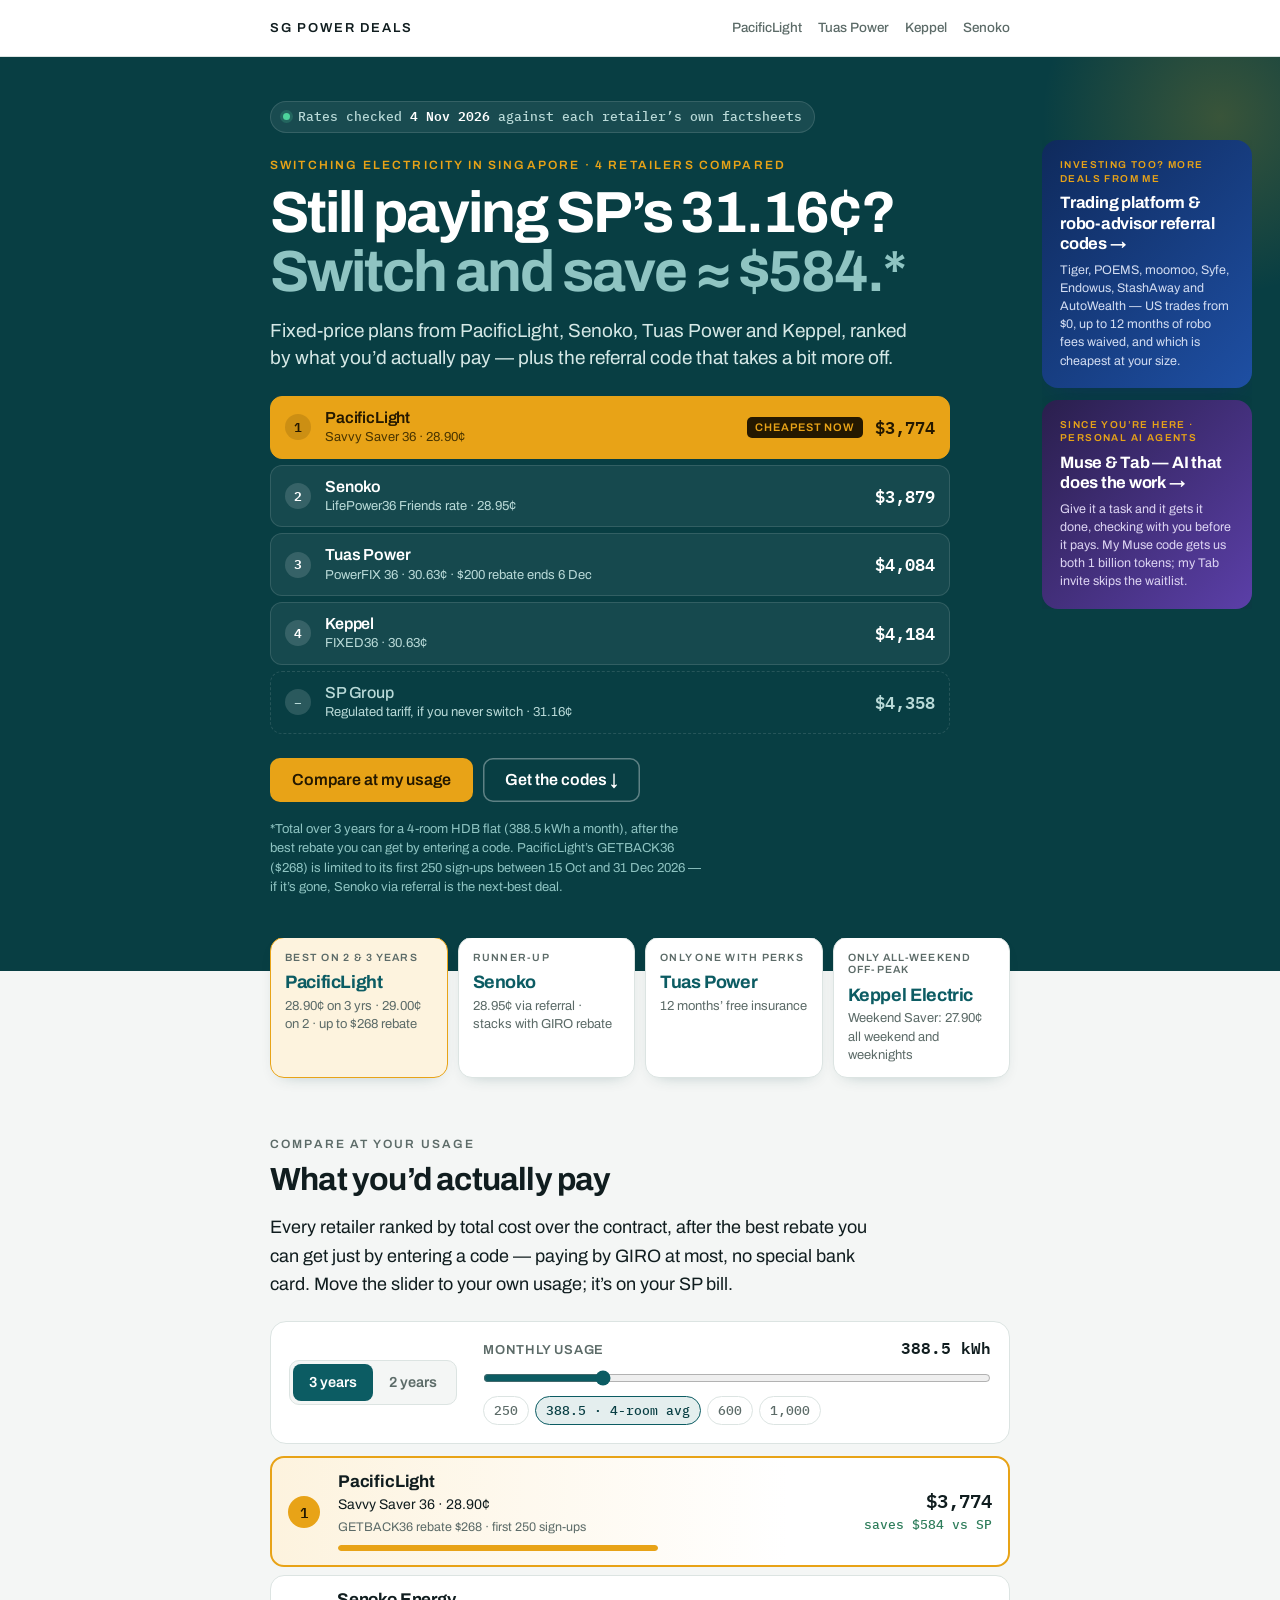
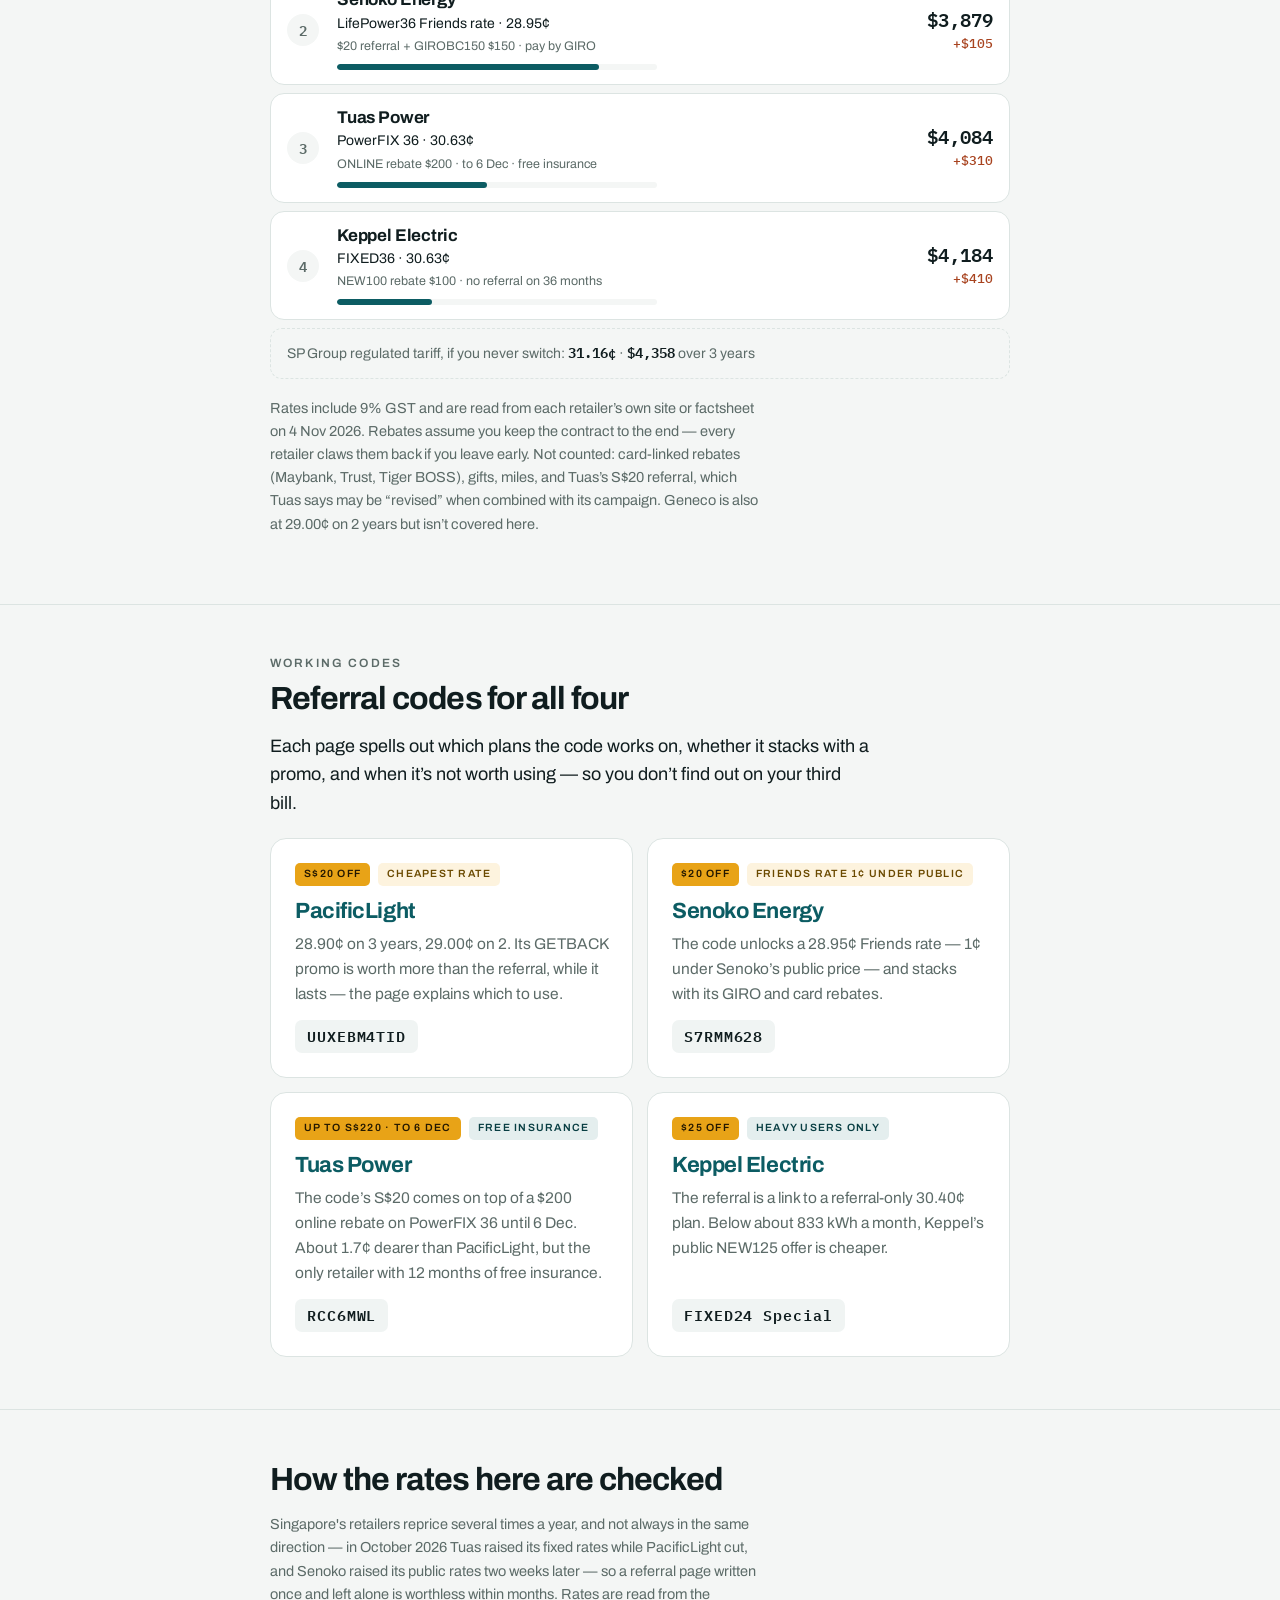
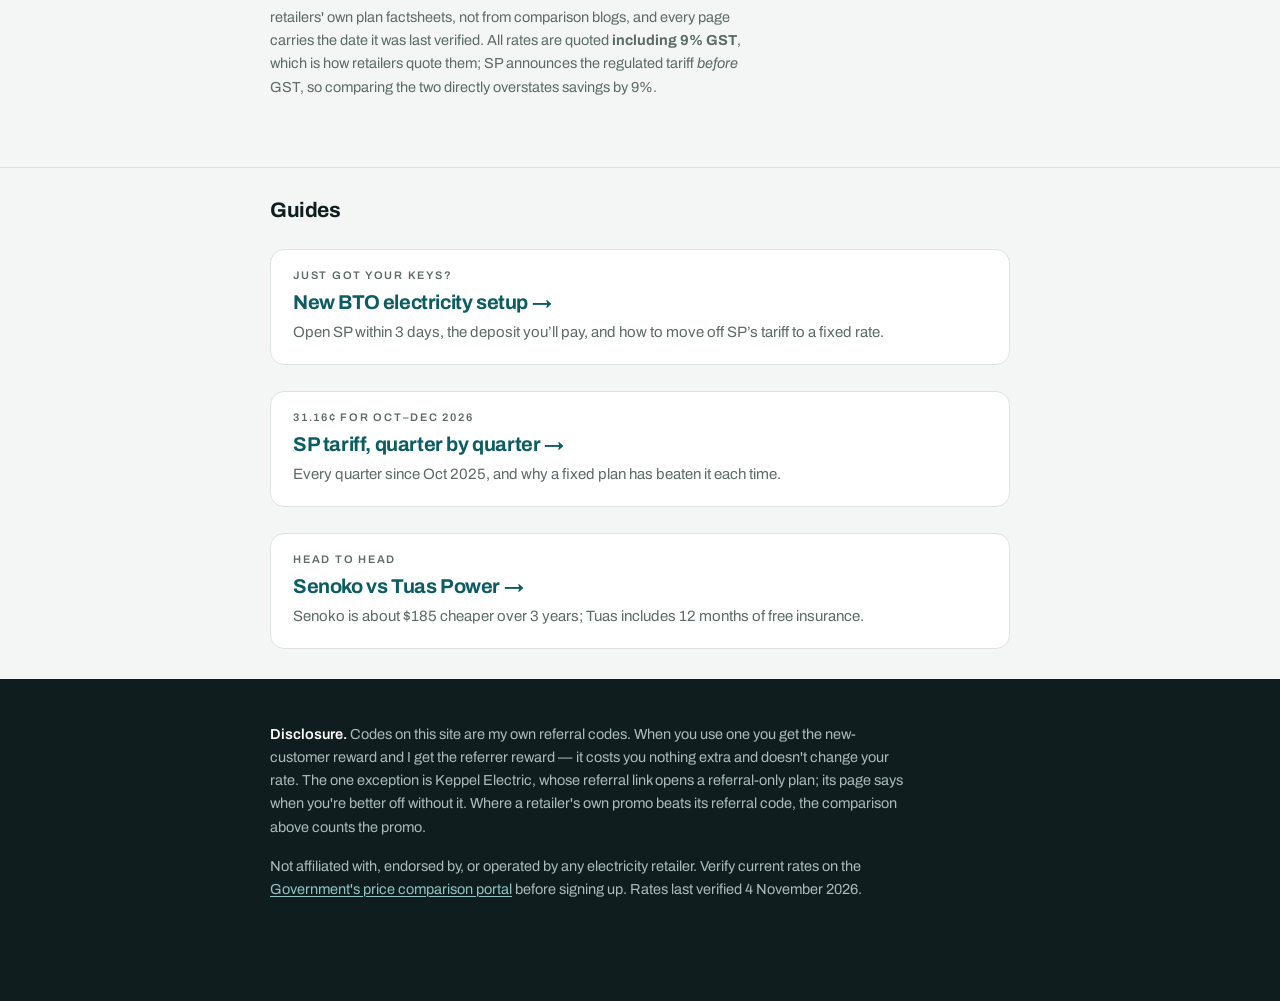
==== commit 453a1a8f: "Homepage side card: personal AI agents (Muse & Tab) page" ====
--- a/index.html
+++ b/index.html
@@ -165,10 +165,10 @@
       <div class="h">Trading platform &amp; robo-advisor referral codes <span aria-hidden="true">→</span></div>
       <div class="d">Tiger, POEMS, moomoo, Syfe, Endowus, StashAway and AutoWealth — US trades from $0, up to 12 months of robo fees waived, and which is cheapest at your size.</div>
     </a>
-    <a class="sister xtab ps-tab" href="https://tab.bot/r/4765BA41680D0801" rel="nofollow sponsored noopener" target="_blank">
-      <div class="k">Since you’re here · skip the waitlist</div>
-      <div class="h">Tab — an AI assistant you just text <span aria-hidden="true">→</span></div>
-      <div class="d">Text it on WhatsApp or iMessage to research, call and book things; it checks with you before it pays. Private beta with a waitlist — my invite link skips it. The free plan covers basic use.</div>
+    <a class="sister xtab ps-tab" href="https://sginvestdeals.com/personal-ai-agents/">
+      <div class="k">Since you’re here · personal AI agents</div>
+      <div class="h">Muse &amp; Tab — AI that does the work <span aria-hidden="true">→</span></div>
+      <div class="d">Give it a task and it gets it done, checking with you before it pays. My Muse code gets us both 1 billion tokens; my Tab invite skips the waitlist.</div>
     </a>
   </div>
 </div></section>
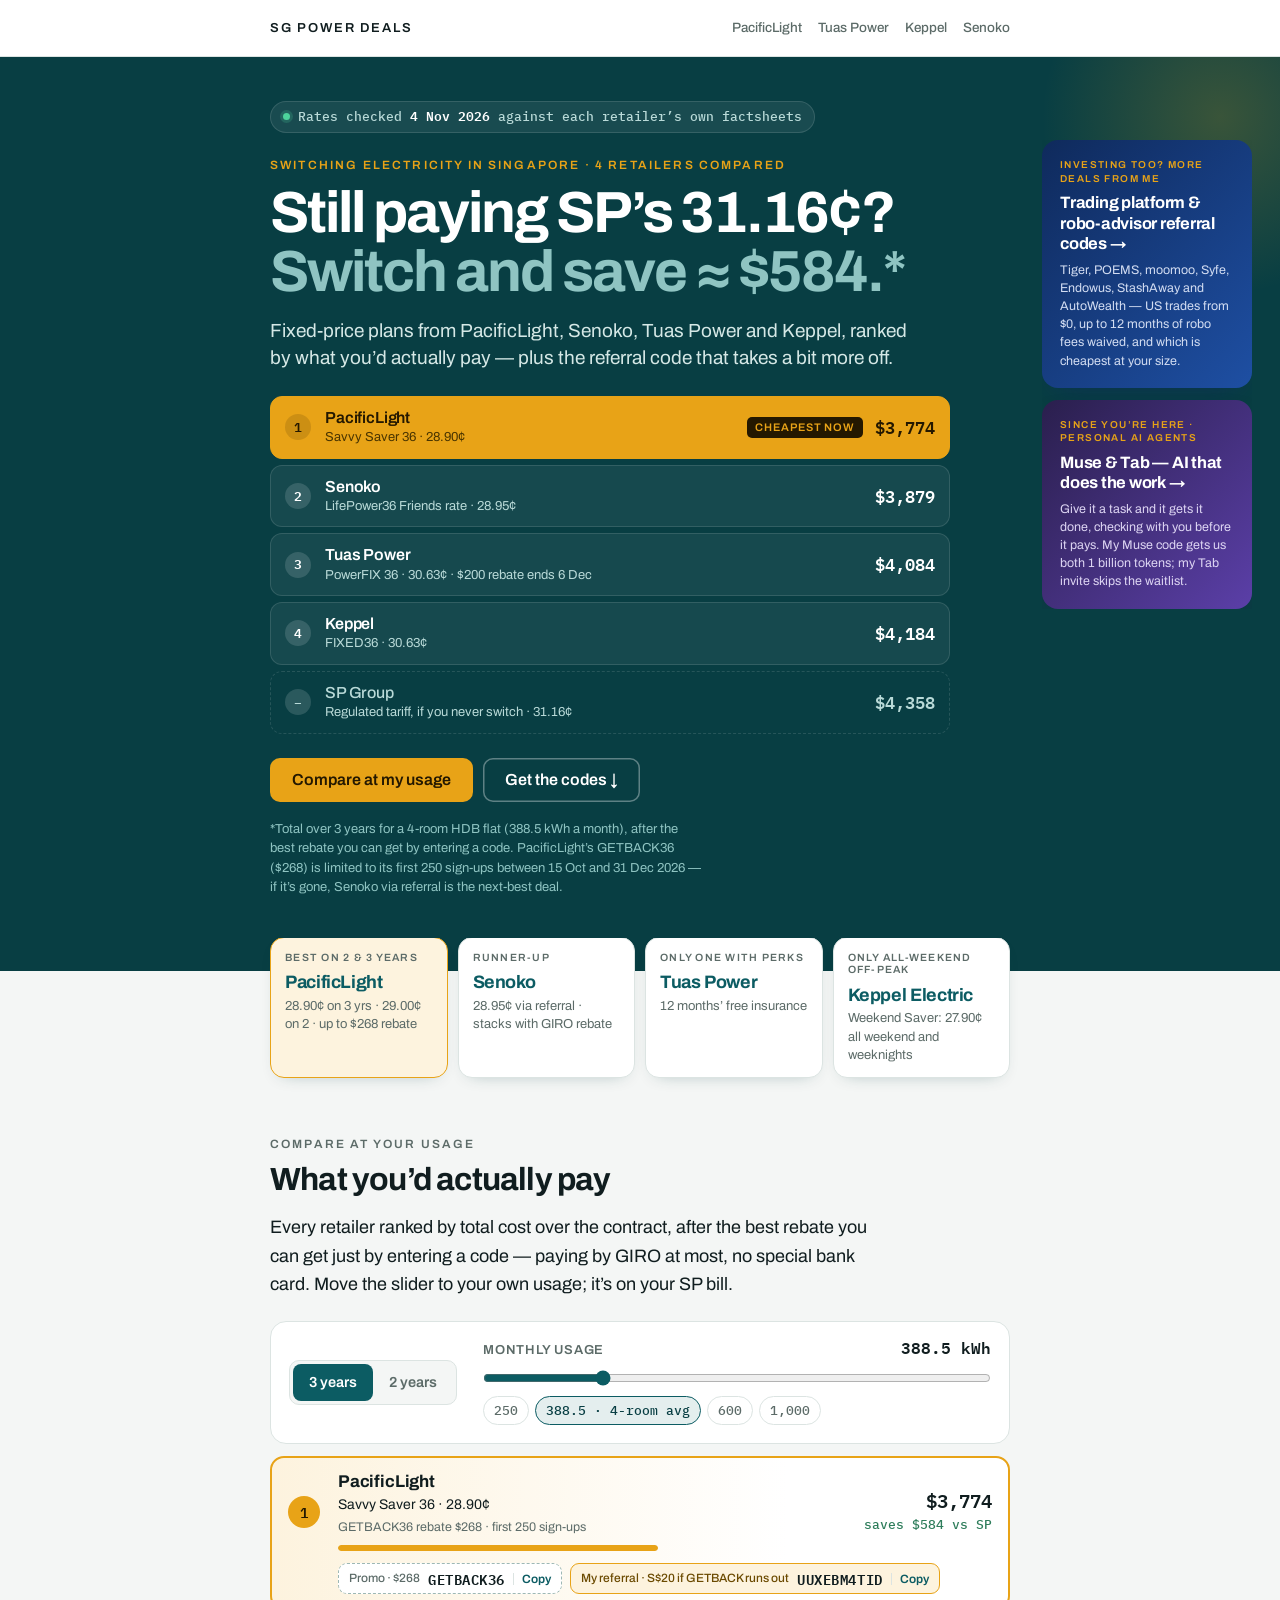
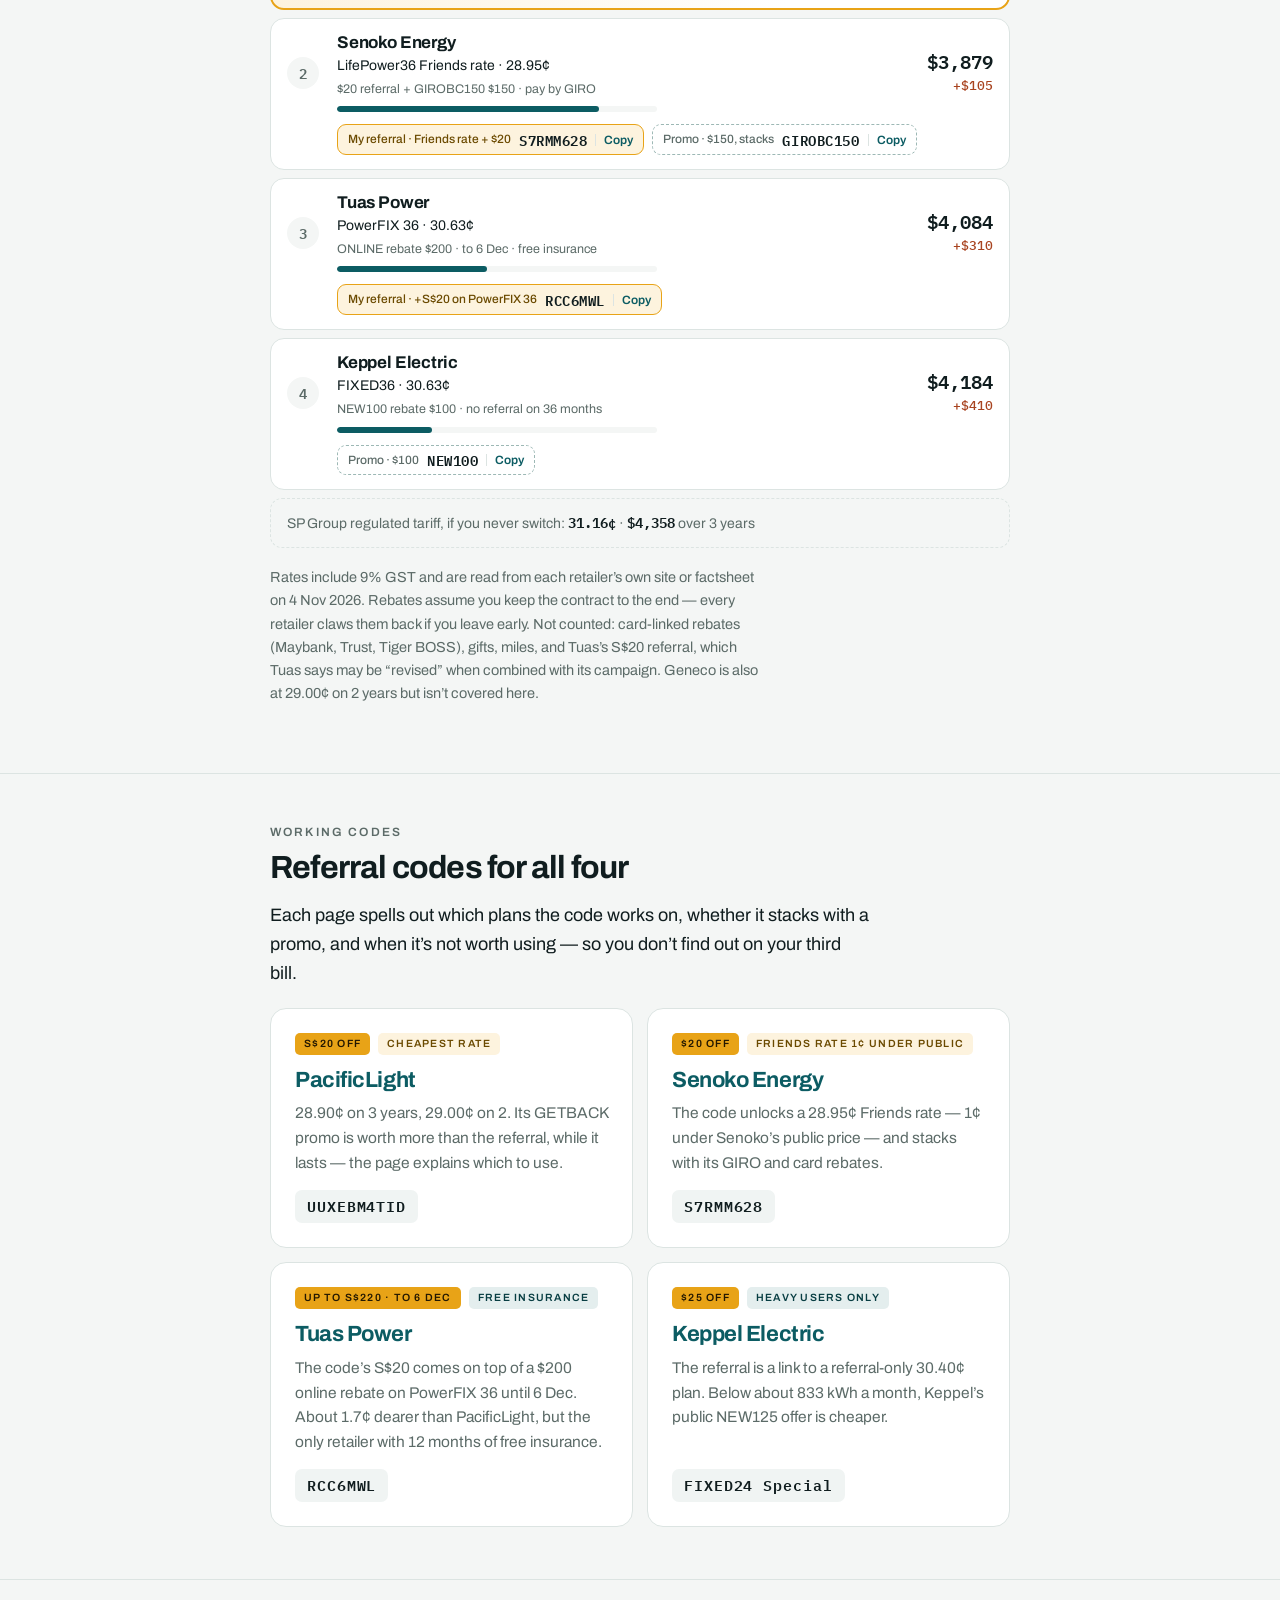
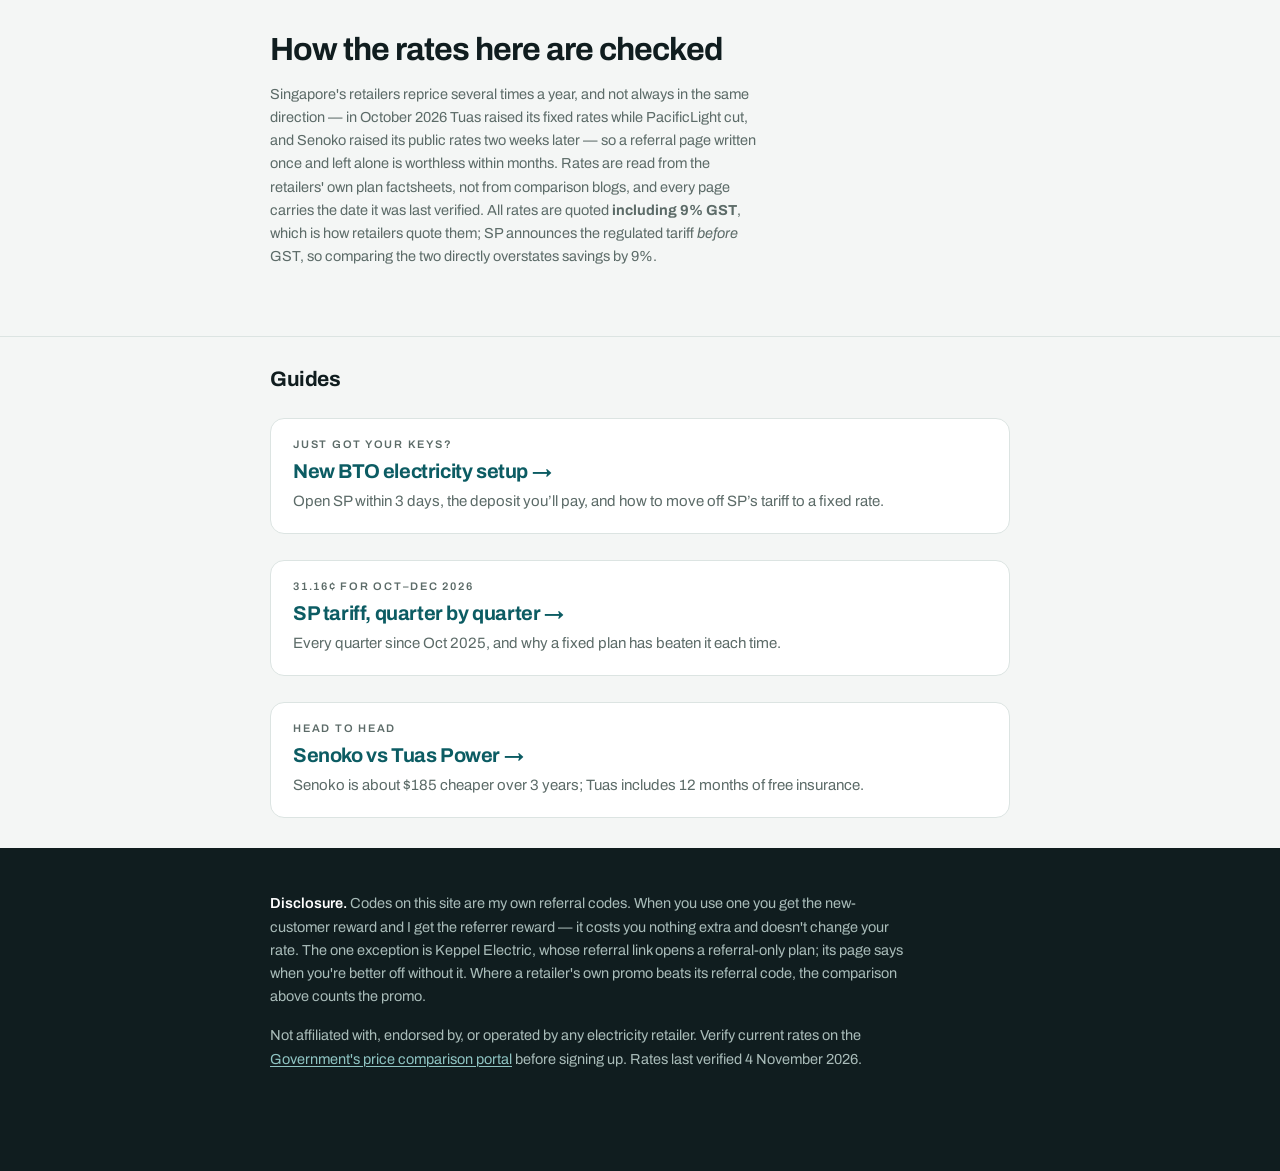
==== commit 71f68ff2: "Comparison board: copy-able codes in every row" ====
--- a/index.html
+++ b/index.html
@@ -209,18 +209,27 @@
   "sp": 31.16,
   "retailers": [
     {"name":"PacificLight","url":"/pacificlight-referral-code/",
-     "t36":[{"plan":"Savvy Saver 36","rate":28.90,"rebate":268,"note":"GETBACK36 rebate $268 · first 250 sign-ups"}],
-     "t24":[{"plan":"Savvy Saver 24","rate":29.00,"rebate":228,"note":"GETBACK24 rebate $228 · first 250 sign-ups"}]},
+     "t36":[{"plan":"Savvy Saver 36","rate":28.90,"rebate":268,"note":"GETBACK36 rebate $268 · first 250 sign-ups",
+      "codes":[{"c":"GETBACK36","l":"Promo · $268"},{"c":"UUXEBM4TID","l":"My referral · S$20 if GETBACK runs out","mine":1}]}],
+     "t24":[{"plan":"Savvy Saver 24","rate":29.00,"rebate":228,"note":"GETBACK24 rebate $228 · first 250 sign-ups",
+      "codes":[{"c":"GETBACK24","l":"Promo · $228"},{"c":"UUXEBM4TID","l":"My referral · S$20 if GETBACK runs out","mine":1}]}]},
     {"name":"Senoko Energy","url":"/senoko-energy-referral-code/",
-     "t36":[{"plan":"LifePower36 Friends rate","rate":28.95,"rebate":170,"note":"$20 referral + GIROBC150 $150 · pay by GIRO"}],
-     "t24":[{"plan":"LifePower24 Friends rate","rate":29.50,"rebate":140,"note":"$20 referral + SGIROBC120 $120 · pay by GIRO"}]},
+     "t36":[{"plan":"LifePower36 Friends rate","rate":28.95,"rebate":170,"note":"$20 referral + GIROBC150 $150 · pay by GIRO",
+      "codes":[{"c":"S7RMM628","l":"My referral · Friends rate + $20","mine":1},{"c":"GIROBC150","l":"Promo · $150, stacks"}]}],
+     "t24":[{"plan":"LifePower24 Friends rate","rate":29.50,"rebate":140,"note":"$20 referral + SGIROBC120 $120 · pay by GIRO",
+      "codes":[{"c":"S7RMM628","l":"My referral · Friends rate + $20","mine":1},{"c":"SGIROBC120","l":"Promo · $120, stacks"}]}]},
     {"name":"Tuas Power","url":"/tuas-power-referral-code/",
-     "t36":[{"plan":"PowerFIX 36","rate":30.63,"rebate":200,"note":"ONLINE rebate $200 · to 6 Dec · free insurance"}],
-     "t24":[{"plan":"PowerFIX 24","rate":30.90,"rebate":120,"note":"ONLINE rebate $120 · to 6 Dec · free insurance"}]},
+     "t36":[{"plan":"PowerFIX 36","rate":30.63,"rebate":200,"note":"ONLINE rebate $200 · to 6 Dec · free insurance",
+      "codes":[{"c":"RCC6MWL","l":"My referral · +S$20 on PowerFIX 36","mine":1}]}],
+     "t24":[{"plan":"PowerFIX 24","rate":30.90,"rebate":120,"note":"ONLINE rebate $120 · to 6 Dec · free insurance",
+      "codes":[{"c":"RCC6MWL","l":"My referral · +S$20 on PowerFIX 24","mine":1}]}]},
     {"name":"Keppel Electric","url":"/keppel-electric-referral-code/",
-     "t36":[{"plan":"FIXED36","rate":30.63,"rebate":100,"note":"NEW100 rebate $100 · no referral on 36 months"}],
-     "t24":[{"plan":"FIXED24","rate":30.90,"rebate":125,"note":"NEW125 rebate $125 · beats the referral link at this usage"},
-            {"plan":"FIXED24 Special via referral","rate":30.40,"rebate":25,"note":"$25 referral · beats NEW125 at this usage"}]}
+     "t36":[{"plan":"FIXED36","rate":30.63,"rebate":100,"note":"NEW100 rebate $100 · no referral on 36 months",
+      "codes":[{"c":"NEW100","l":"Promo · $100"}]}],
+     "t24":[{"plan":"FIXED24","rate":30.90,"rebate":125,"note":"NEW125 rebate $125 · beats the referral link at this usage",
+      "codes":[{"c":"NEW125","l":"Promo · $125"}]},
+            {"plan":"FIXED24 Special via referral","rate":30.40,"rebate":25,"note":"$25 referral · beats NEW125 at this usage",
+      "codes":[{"href":"https://www.keppelelectric.com/signup/select-plan/MjAxNTUx/UkVGRVIwMDE%3D","c":"FIXED24 Special","l":"My referral link · $25","mine":1}]}]}
   ]
 }
 </script>
--- a/style.css
+++ b/style.css
@@ -456,3 +456,21 @@
 .gc .acts{margin-top:auto}
 .gc .acts>*{padding:11px 16px;font-size:14.5px}
 .gc .said{margin-top:0}
+
+/* comparison board: copy-able codes in each row (27 Nov 2026) */
+.board .row .rcodes{grid-column:2/-1;display:flex;flex-wrap:wrap;gap:8px;margin-top:-2px}
+.rc{display:inline-flex;align-items:center;gap:8px;border:1.5px dashed #9DB8B5;background:var(--card);border-radius:9px;
+  padding:7px 10px;font:500 12px/1.2 var(--sans);color:var(--muted);cursor:pointer;text-decoration:none;text-align:left;
+  transition:background .12s ease,border-color .12s ease}
+.rc b{font:600 14px/1 var(--mono);letter-spacing:.04em;color:var(--ink)}
+.rc em{font:600 12px/1 var(--sans);font-style:normal;color:var(--teal);padding-left:8px;border-left:1px solid var(--rule)}
+.rc:hover{background:var(--teal-pale);border-color:var(--teal)}
+.rc.mine{border:1.5px solid var(--amber);background:var(--amber-pale)}
+.rc.mine span{color:#6B4A00}
+.rc.mine:hover{background:#FBE7BD}
+.rc.done em{color:#2E7D5B}
+@media (max-width:520px){
+  .board .row .rcodes{grid-column:1/-1}
+  .rc{flex:1 1 100%;justify-content:space-between}
+  .rc span{flex:1}
+}
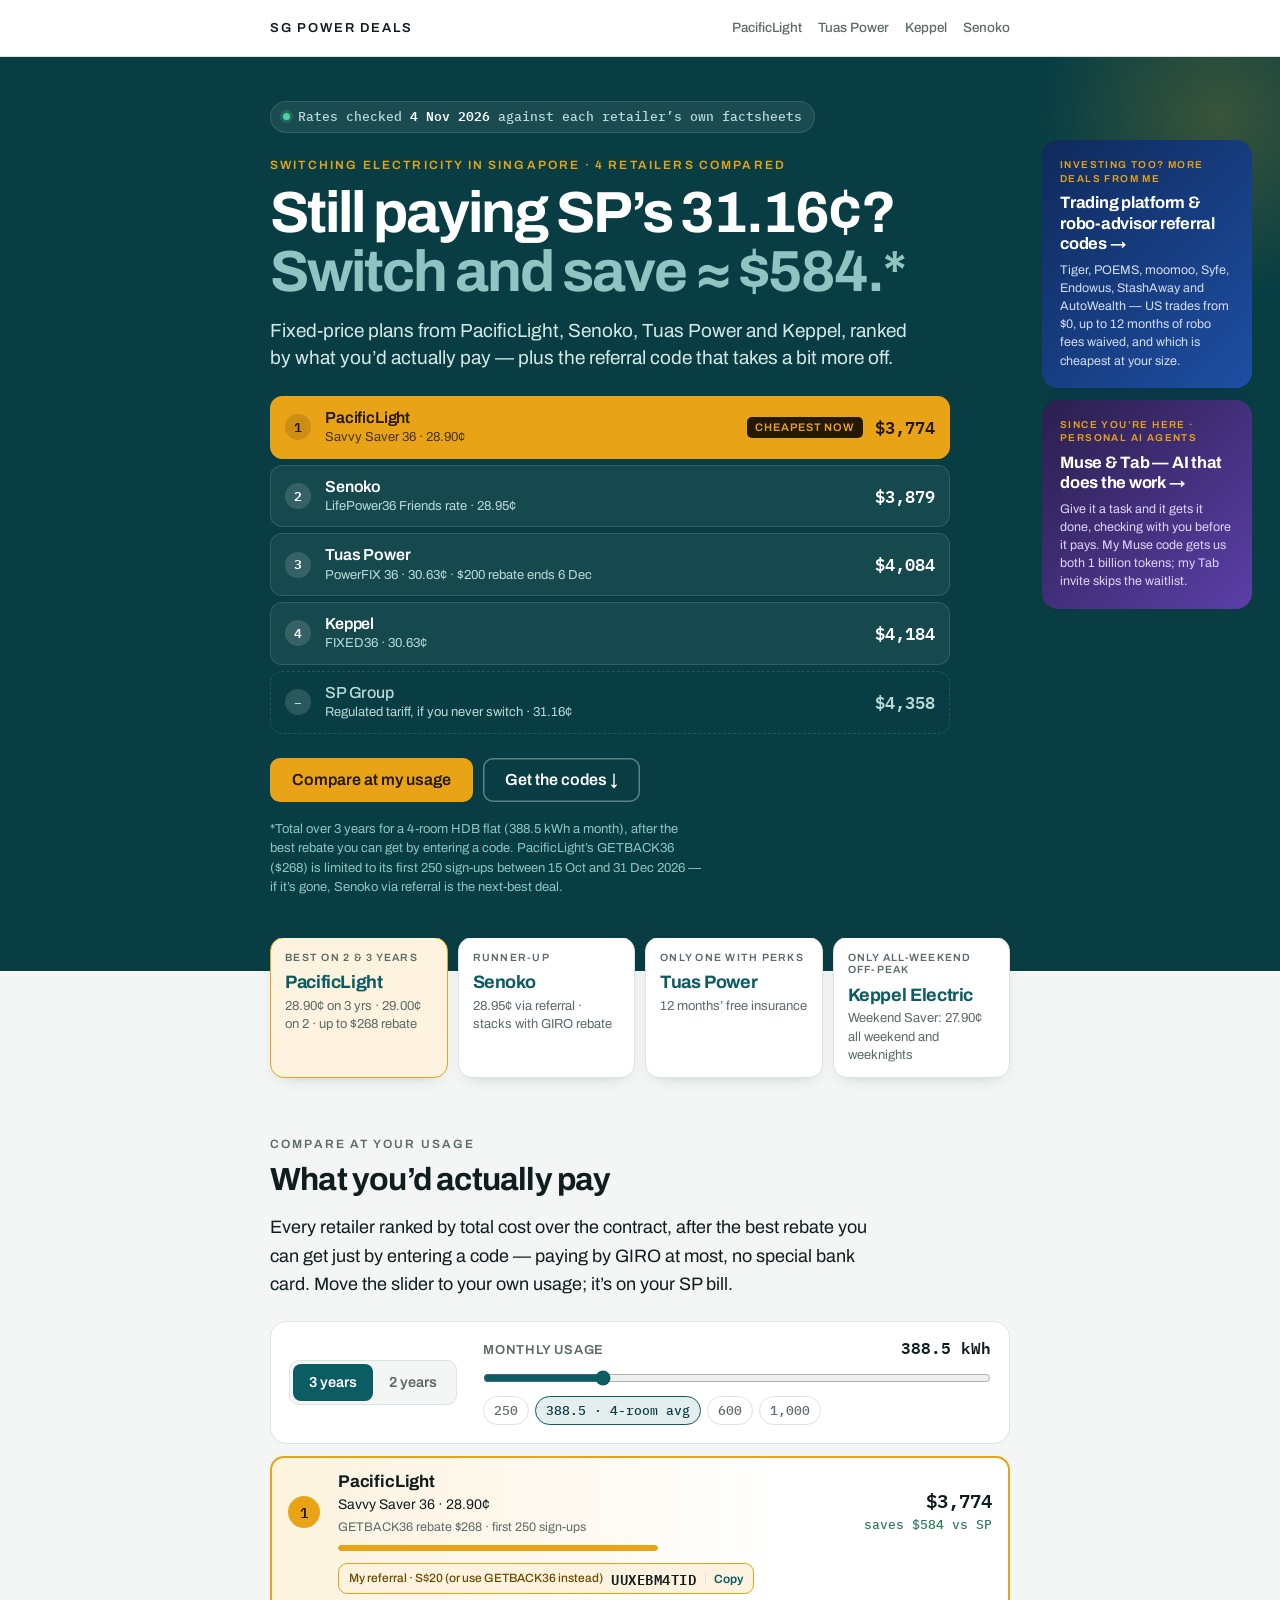
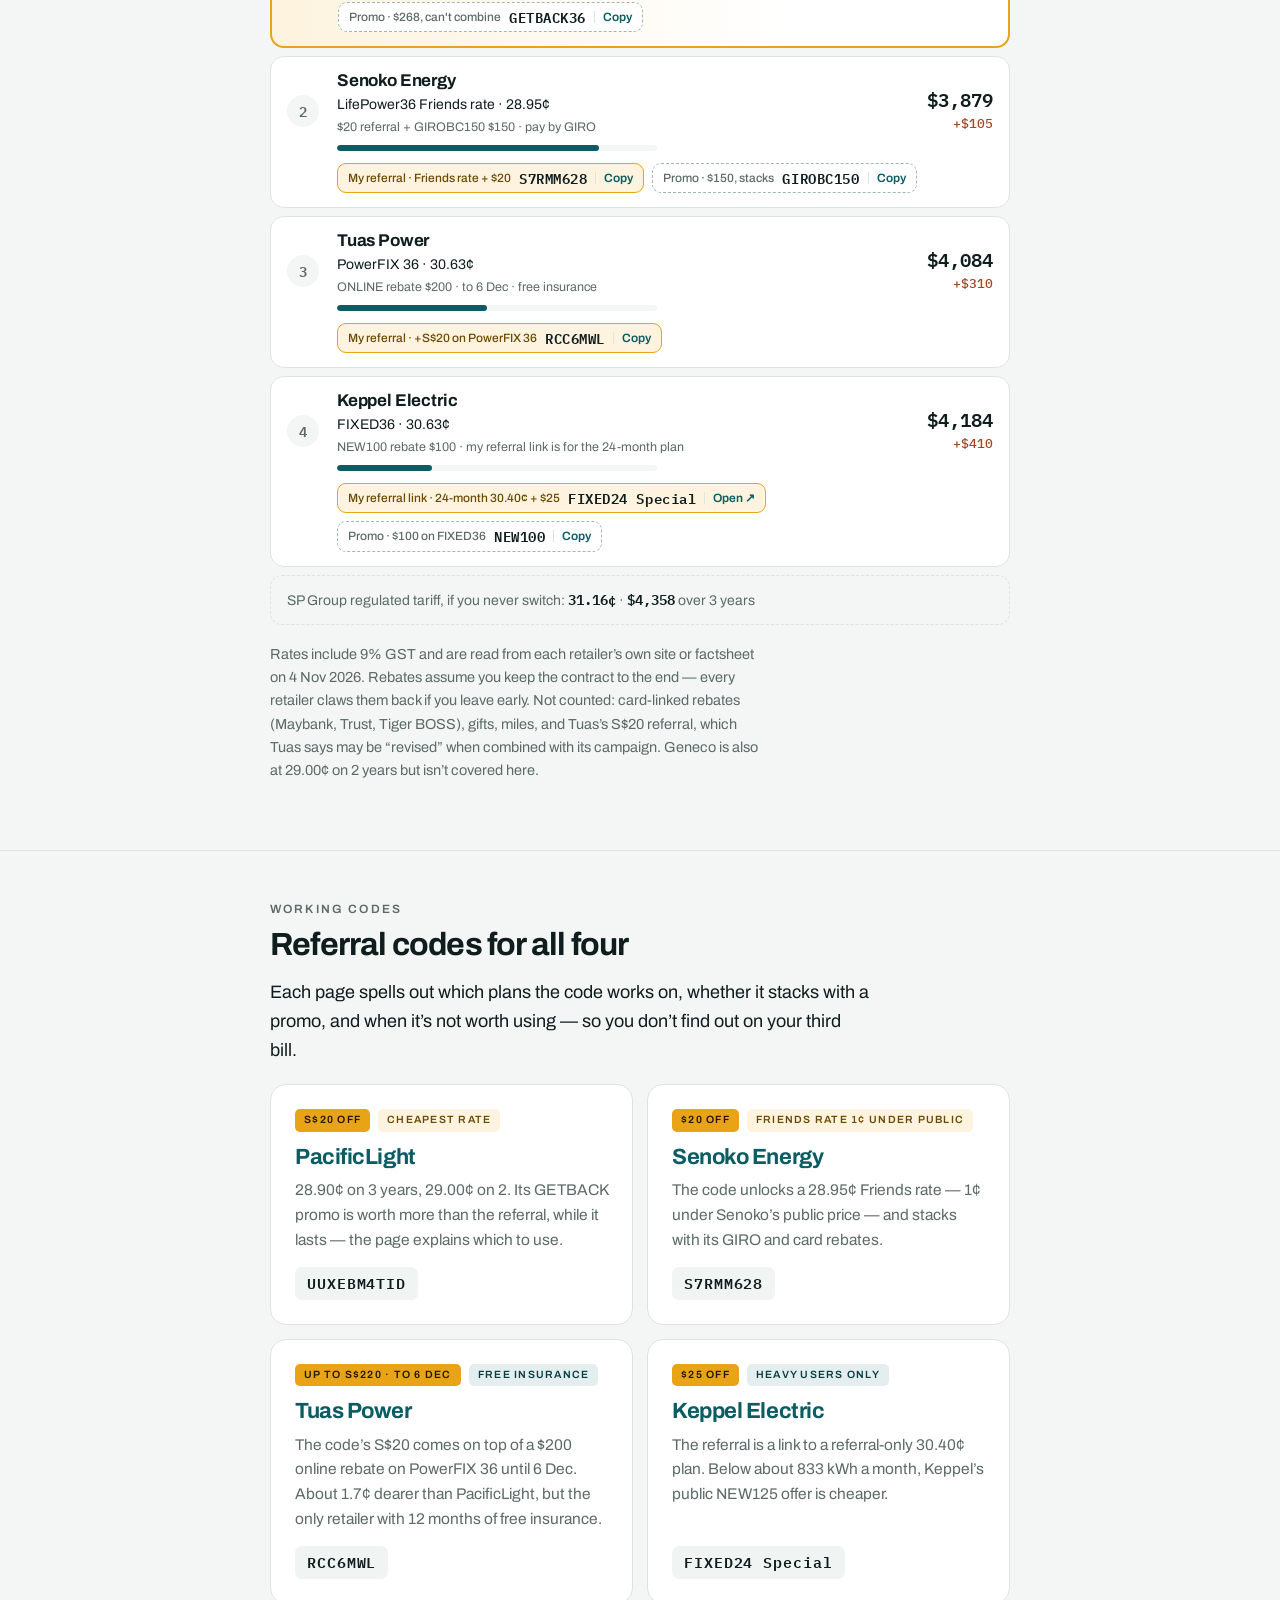
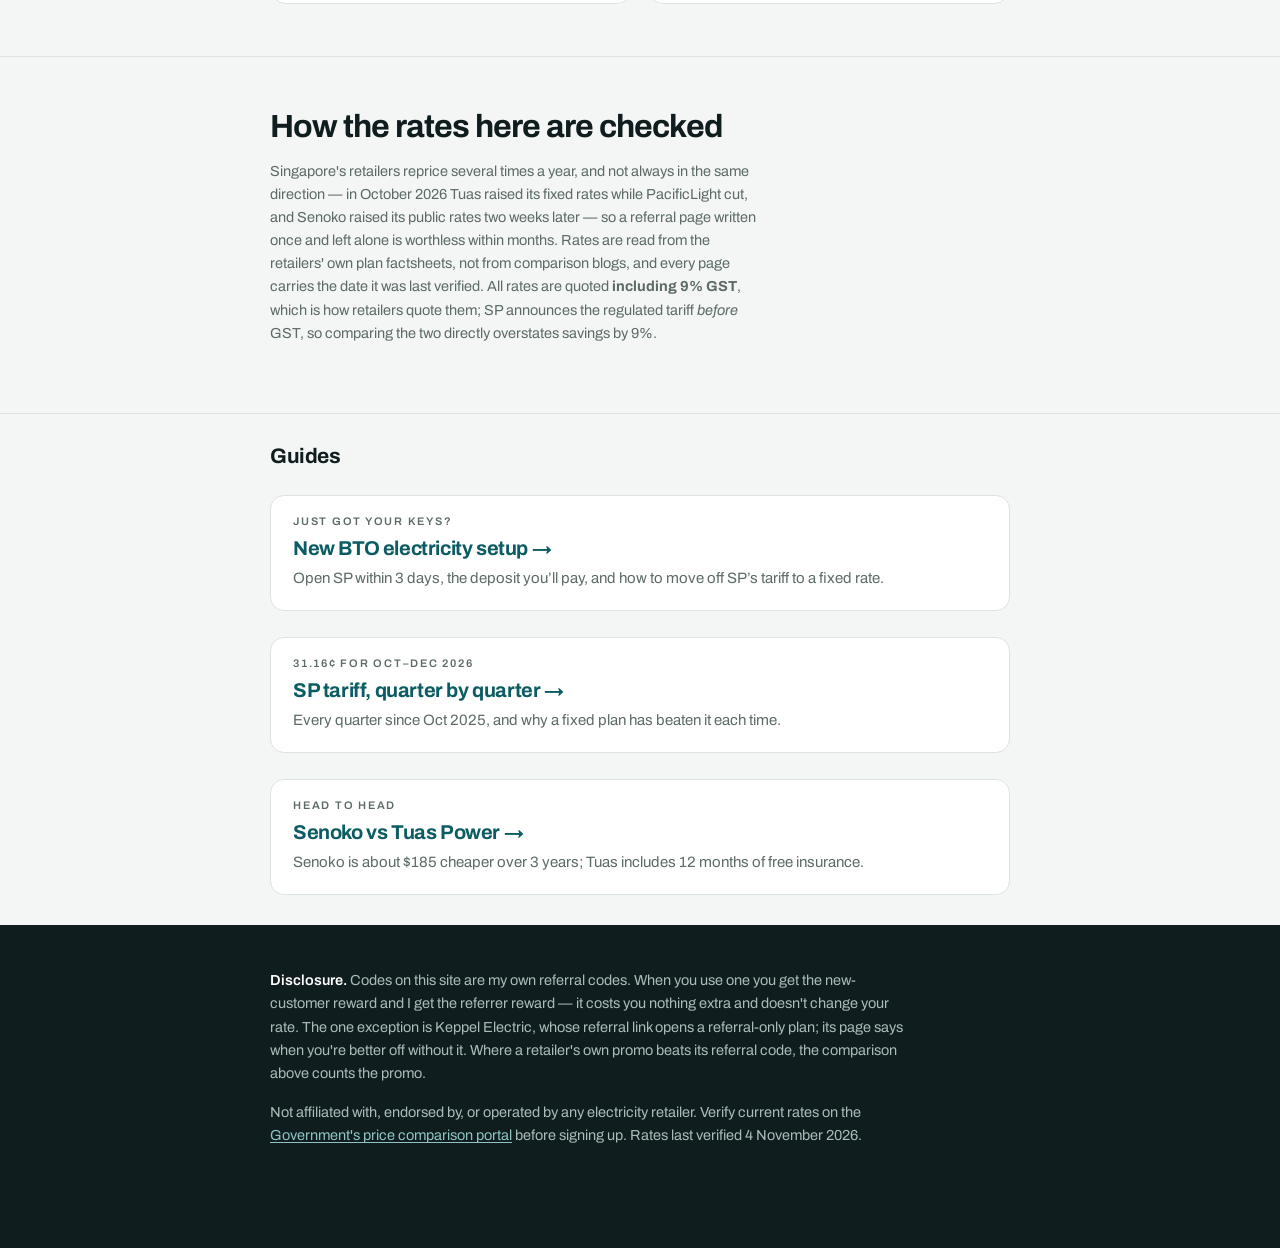
==== commit 00fffff2: "Board: my referral codes first; Keppel referral link on both terms" ====
--- a/index.html
+++ b/index.html
@@ -210,9 +210,9 @@
   "retailers": [
     {"name":"PacificLight","url":"/pacificlight-referral-code/",
      "t36":[{"plan":"Savvy Saver 36","rate":28.90,"rebate":268,"note":"GETBACK36 rebate $268 · first 250 sign-ups",
-      "codes":[{"c":"GETBACK36","l":"Promo · $268"},{"c":"UUXEBM4TID","l":"My referral · S$20 if GETBACK runs out","mine":1}]}],
+      "codes":[{"c":"UUXEBM4TID","l":"My referral · S$20 (or use GETBACK36 instead)","mine":1},{"c":"GETBACK36","l":"Promo · $268, can't combine"}]}],
      "t24":[{"plan":"Savvy Saver 24","rate":29.00,"rebate":228,"note":"GETBACK24 rebate $228 · first 250 sign-ups",
-      "codes":[{"c":"GETBACK24","l":"Promo · $228"},{"c":"UUXEBM4TID","l":"My referral · S$20 if GETBACK runs out","mine":1}]}]},
+      "codes":[{"c":"UUXEBM4TID","l":"My referral · S$20 (or use GETBACK24 instead)","mine":1},{"c":"GETBACK24","l":"Promo · $228, can't combine"}]}]},
     {"name":"Senoko Energy","url":"/senoko-energy-referral-code/",
      "t36":[{"plan":"LifePower36 Friends rate","rate":28.95,"rebate":170,"note":"$20 referral + GIROBC150 $150 · pay by GIRO",
       "codes":[{"c":"S7RMM628","l":"My referral · Friends rate + $20","mine":1},{"c":"GIROBC150","l":"Promo · $150, stacks"}]}],
@@ -224,10 +224,10 @@
      "t24":[{"plan":"PowerFIX 24","rate":30.90,"rebate":120,"note":"ONLINE rebate $120 · to 6 Dec · free insurance",
       "codes":[{"c":"RCC6MWL","l":"My referral · +S$20 on PowerFIX 24","mine":1}]}]},
     {"name":"Keppel Electric","url":"/keppel-electric-referral-code/",
-     "t36":[{"plan":"FIXED36","rate":30.63,"rebate":100,"note":"NEW100 rebate $100 · no referral on 36 months",
-      "codes":[{"c":"NEW100","l":"Promo · $100"}]}],
+     "t36":[{"plan":"FIXED36","rate":30.63,"rebate":100,"note":"NEW100 rebate $100 · my referral link is for the 24-month plan",
+      "codes":[{"href":"https://www.keppelelectric.com/signup/select-plan/MjAxNTUx/UkVGRVIwMDE%3D","c":"FIXED24 Special","l":"My referral link · 24-month 30.40¢ + $25","mine":1},{"c":"NEW100","l":"Promo · $100 on FIXED36"}]}],
      "t24":[{"plan":"FIXED24","rate":30.90,"rebate":125,"note":"NEW125 rebate $125 · beats the referral link at this usage",
-      "codes":[{"c":"NEW125","l":"Promo · $125"}]},
+      "codes":[{"href":"https://www.keppelelectric.com/signup/select-plan/MjAxNTUx/UkVGRVIwMDE%3D","c":"FIXED24 Special","l":"My referral link · 24-month 30.40¢ + $25","mine":1},{"c":"NEW125","l":"Promo · $125 on FIXED24"}]},
             {"plan":"FIXED24 Special via referral","rate":30.40,"rebate":25,"note":"$25 referral · beats NEW125 at this usage",
       "codes":[{"href":"https://www.keppelelectric.com/signup/select-plan/MjAxNTUx/UkVGRVIwMDE%3D","c":"FIXED24 Special","l":"My referral link · $25","mine":1}]}]}
   ]
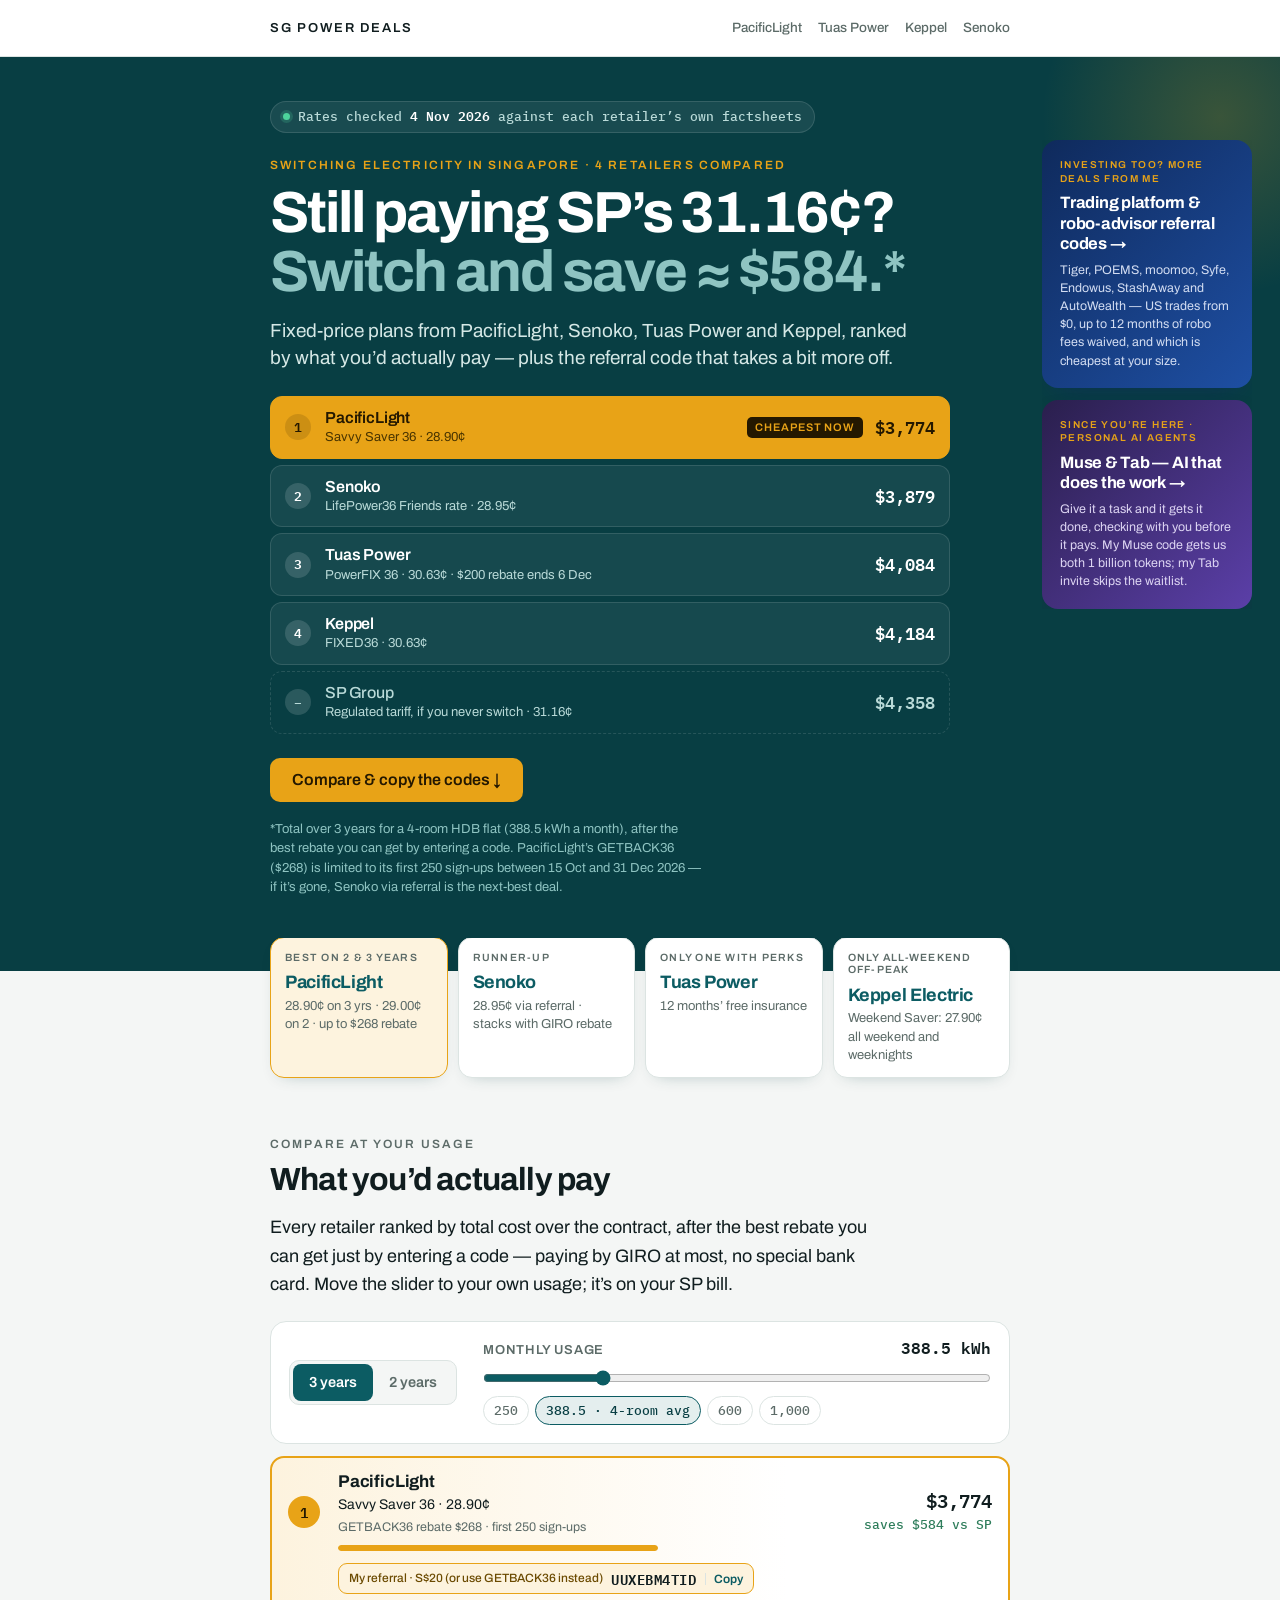
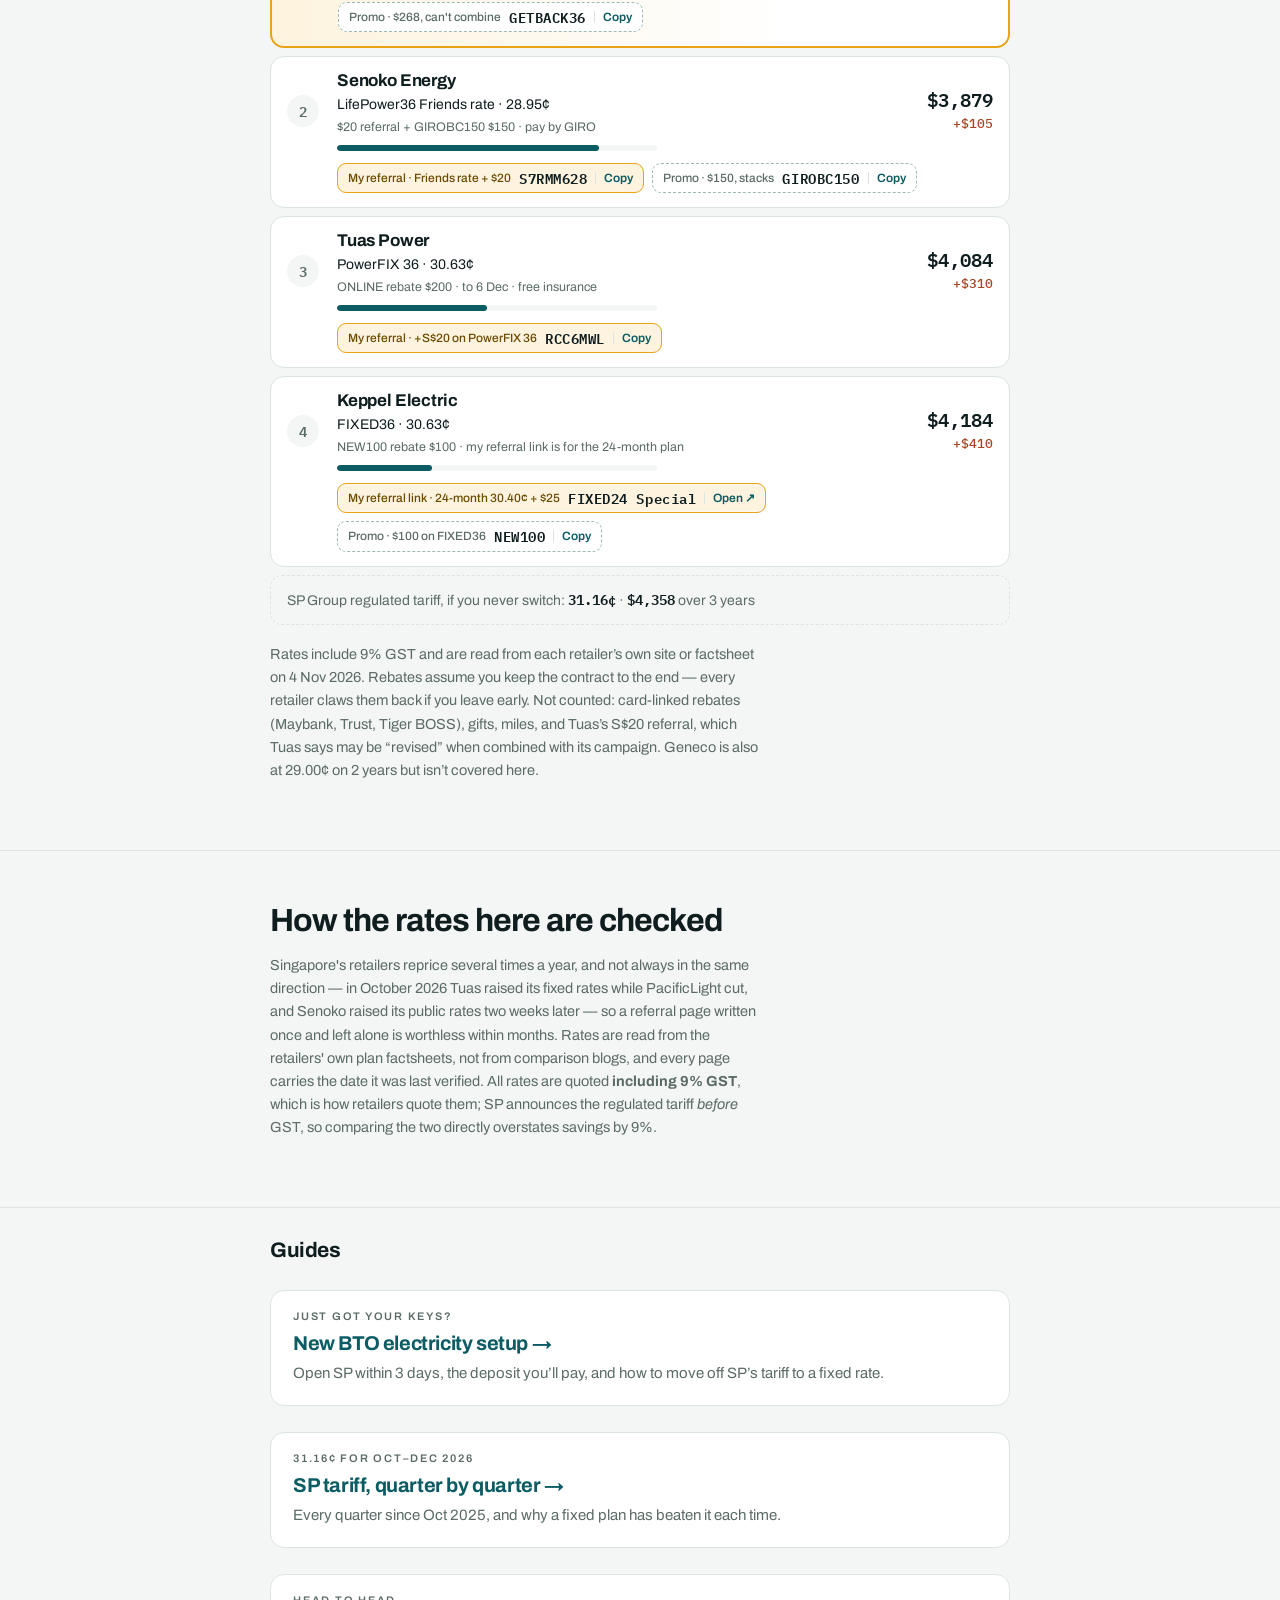
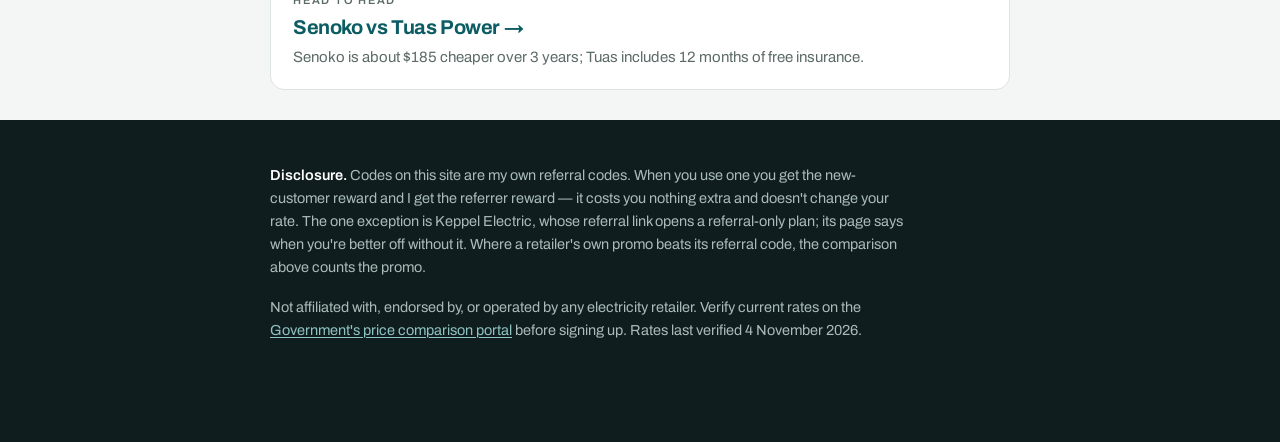
==== commit b9f47dad: "Homepage: remove Working codes section (codes now in the comparison board); keep side cards" ====
--- a/index.html
+++ b/index.html
@@ -64,8 +64,7 @@
   </ol>
 
   <div class="vacts">
-    <a class="h-pri" href="#compare">Compare at my usage</a>
-    <a class="h-sec" href="#codes">Get the codes ↓</a>
+    <a class="h-pri" href="#compare">Compare &amp; copy the codes ↓</a>
   </div>
   <p class="vfine">*Total over 3 years for a 4-room HDB flat (388.5 kWh a month), after the best rebate you can get by entering a code. PacificLight’s GETBACK36 ($268) is limited to its first 250 sign-ups between 15 Oct and 31 Dec 2026 — if it’s gone, Senoko via referral is the next-best deal.</p>
 </div></header>
@@ -95,6 +94,7 @@
   </div>
 </div></section>
 
+<span id="codes"></span>
 <section id="compare" class="board-sec"><div class="wrap">
   <p class="kicker">Compare at your usage</p>
   <h2>What you’d actually pay</h2>
@@ -126,39 +126,6 @@
   <div class="spline" id="spline">SP Group regulated tariff, if you never switch: <b>31.16¢</b> · <b id="spTot">$4,358</b> over 3 years</div>
 
   <p class="fine">Rates include 9% GST and are read from each retailer’s own site or factsheet on 4 Nov 2026. Rebates assume you keep the contract to the end — every retailer claws them back if you leave early. Not counted: card-linked rebates (Maybank, Trust, Tiger BOSS), gifts, miles, and Tuas’s S$20 referral, which Tuas says may be “revised” when combined with its campaign. Geneco is also at 29.00¢ on 2 years but isn’t covered here.</p>
-</div></section>
-
-<section id="codes" class="codes"><div class="wrap">
-  <p class="kicker">Working codes</p>
-  <h2>Referral codes for all four</h2>
-  <p class="lede">Each page spells out which plans the code works on, whether it stacks with a promo, and when it’s not worth using — so you don’t find out on your third bill.</p>
-
-  <div class="cgrid">
-    <a class="card" href="/pacificlight-referral-code/">
-      <div class="top"><span class="pill">S$20 off</span><span class="pill q">Cheapest rate</span></div>
-      <h3>PacificLight</h3>
-      <p class="d">28.90¢ on 3 years, 29.00¢ on 2. Its GETBACK promo is worth more than the referral, while it lasts — the page explains which to use.</p>
-      <span class="code">UUXEBM4TID</span>
-    </a>
-    <a class="card" href="/senoko-energy-referral-code/">
-      <div class="top"><span class="pill">$20 off</span><span class="pill q">Friends rate 1¢ under public</span></div>
-      <h3>Senoko Energy</h3>
-      <p class="d">The code unlocks a 28.95¢ Friends rate — 1¢ under Senoko’s public price — and stacks with its GIRO and card rebates.</p>
-      <span class="code">S7RMM628</span>
-    </a>
-    <a class="card" href="/tuas-power-referral-code/">
-      <div class="top"><span class="pill">Up to S$220 · to 6 Dec</span><span class="pill t">Free insurance</span></div>
-      <h3>Tuas Power</h3>
-      <p class="d">The code’s S$20 comes on top of a $200 online rebate on PowerFIX 36 until 6 Dec. About 1.7¢ dearer than PacificLight, but the only retailer with 12 months of free insurance.</p>
-      <span class="code">RCC6MWL</span>
-    </a>
-    <a class="card" href="/keppel-electric-referral-code/">
-      <div class="top"><span class="pill">$25 off</span><span class="pill t">Heavy users only</span></div>
-      <h3>Keppel Electric</h3>
-      <p class="d">The referral is a link to a referral-only 30.40¢ plan. Below about 833 kWh a month, Keppel’s public NEW125 offer is cheaper.</p>
-      <span class="code">FIXED24 Special</span>
-    </a>
-  </div>
   <div class="sidestack">
     <a class="sister" href="https://sginvestdeals.com/">
       <div class="k">Investing too? More deals from me</div>
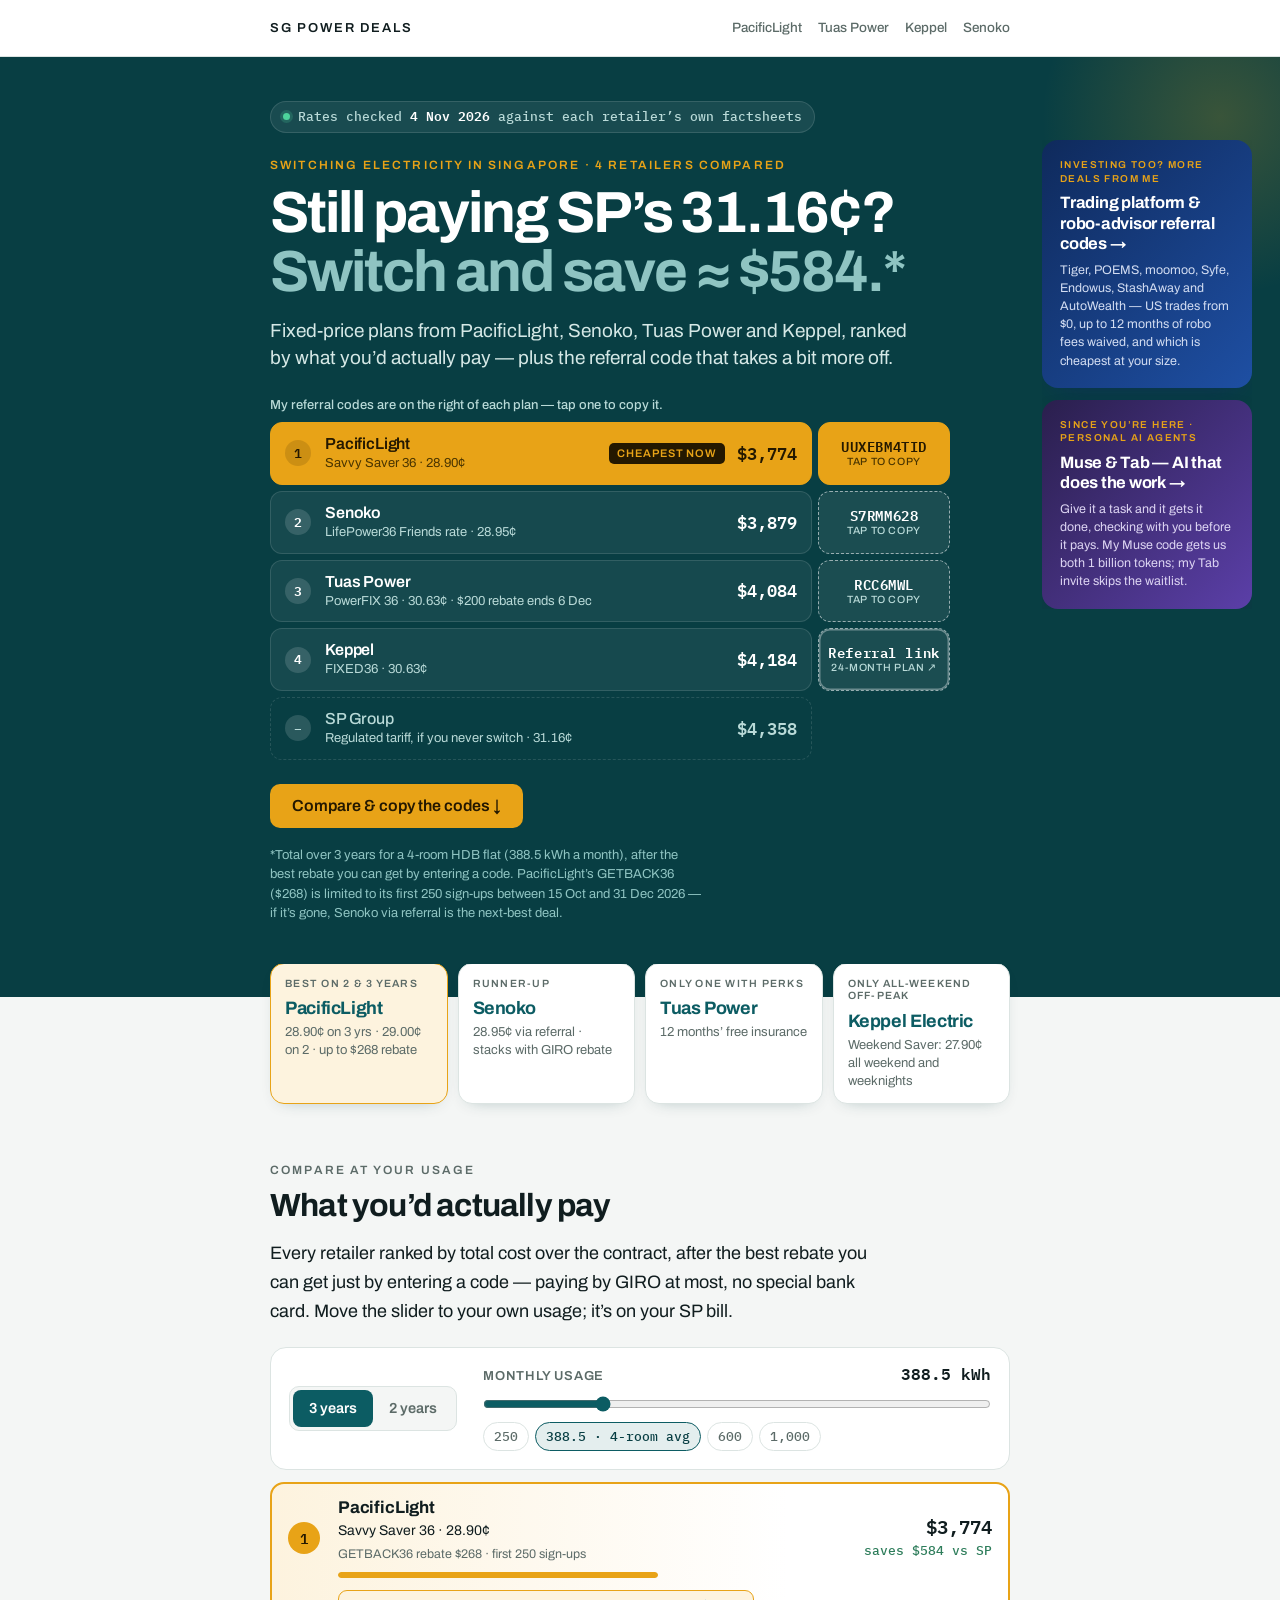
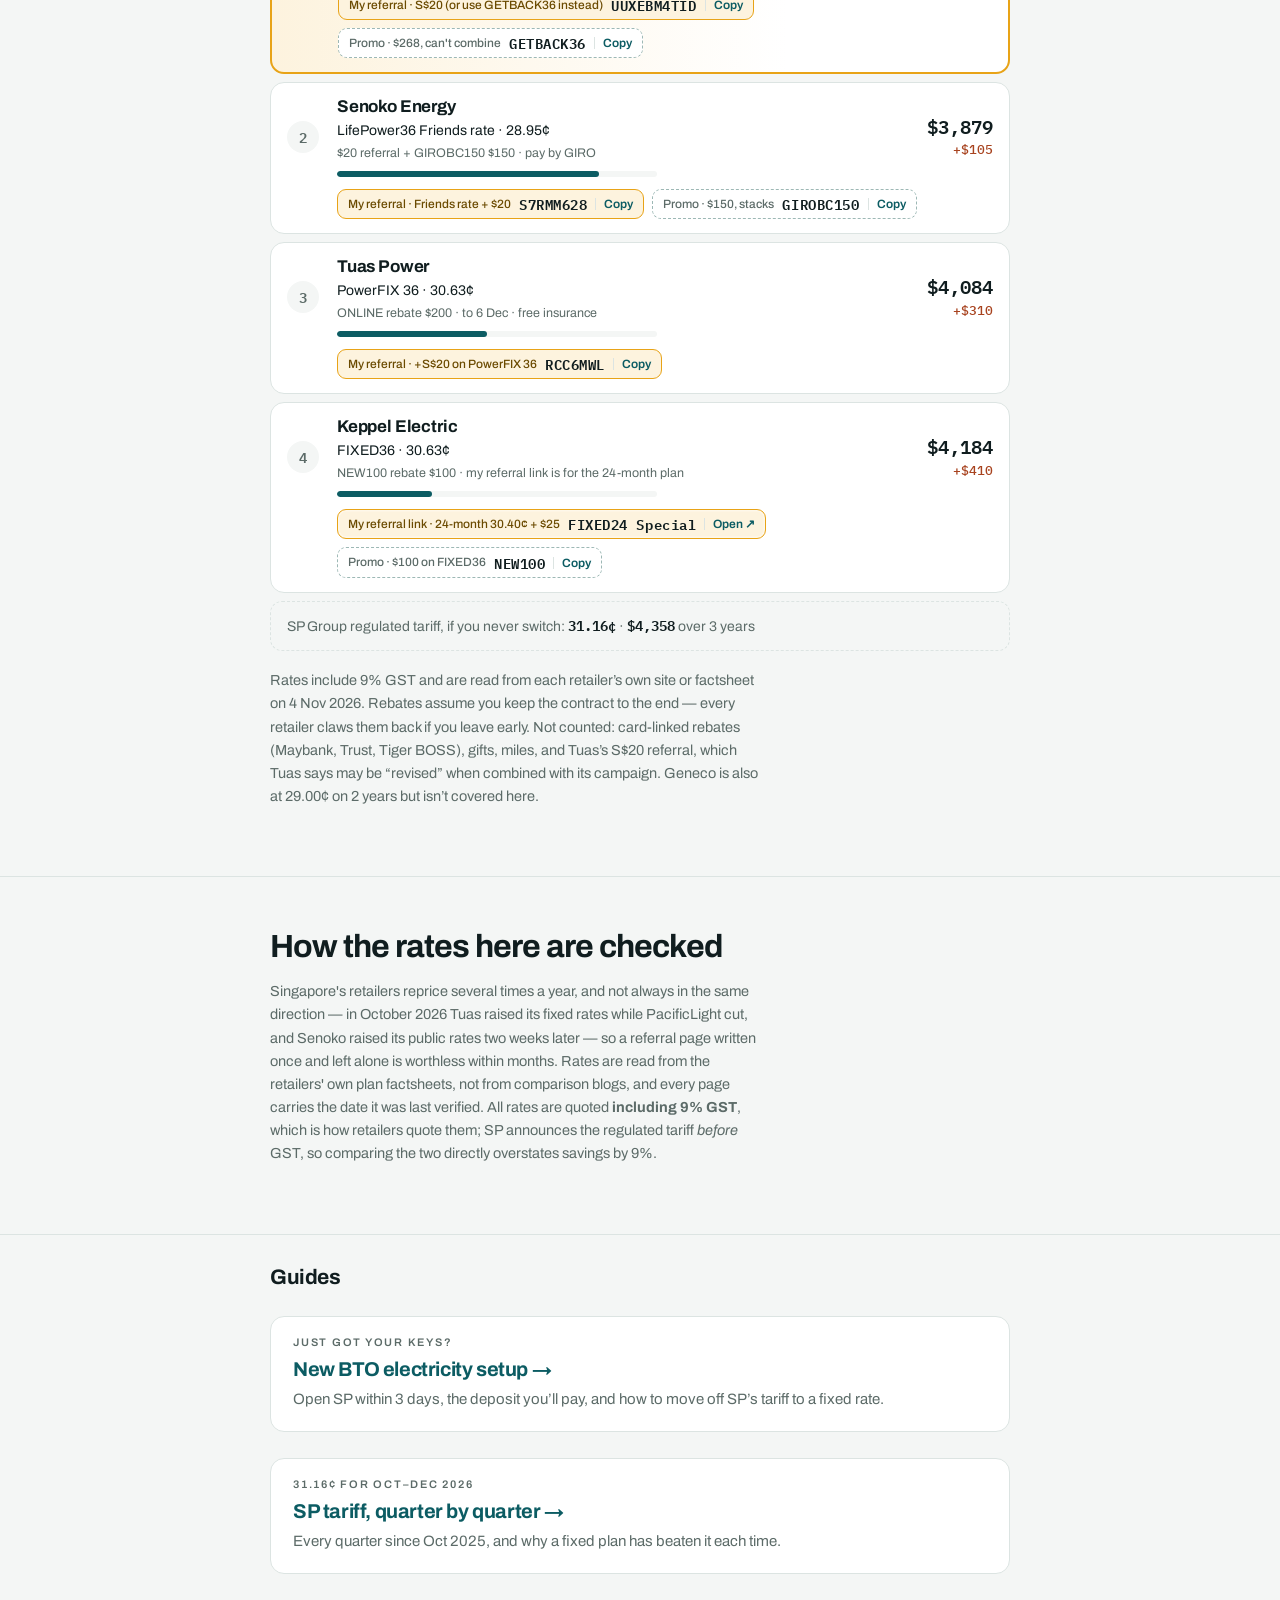
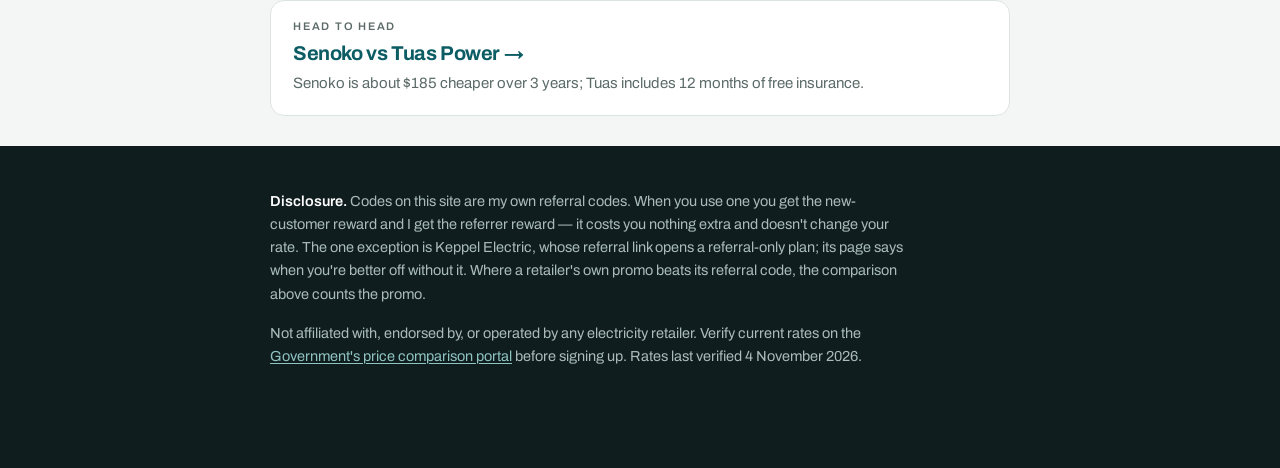
==== commit 59483a5b: "Hero: referral code / link next to each plan, tap to copy" ====
--- a/index.html
+++ b/index.html
@@ -55,11 +55,12 @@
   <h1 class="vtitle">Still paying SP’s&nbsp;31.16¢? <em>Switch and save ≈&nbsp;$584.*</em></h1>
   <p class="vsub">Fixed-price plans from PacificLight, Senoko, Tuas Power and Keppel, ranked by what you’d actually pay — plus the referral code that takes a bit more off.</p>
 
+  <p class="vhint">My referral codes are on the right of each plan — tap one to copy it.</p>
   <ol class="vrank" aria-label="Cheapest 3-year plans right now">
-    <li class="top"><a href="/pacificlight-referral-code/"><span class="rk">1</span><span class="who"><b>PacificLight</b><small>Savvy Saver 36 · 28.90¢</small></span><span class="tag">Cheapest now</span><span class="tot">$3,774</span></a></li>
-    <li><a href="/senoko-energy-referral-code/"><span class="rk">2</span><span class="who"><b>Senoko</b><small>LifePower36 Friends rate · 28.95¢</small></span><span class="tot">$3,879</span></a></li>
-    <li><a href="/tuas-power-referral-code/"><span class="rk">3</span><span class="who"><b>Tuas Power</b><small>PowerFIX 36 · 30.63¢ · $200 rebate ends 6 Dec</small></span><span class="tot">$4,084</span></a></li>
-    <li><a href="/keppel-electric-referral-code/"><span class="rk">4</span><span class="who"><b>Keppel</b><small>FIXED36 · 30.63¢</small></span><span class="tot">$4,184</span></a></li>
+    <li class="top"><a href="/pacificlight-referral-code/"><span class="rk">1</span><span class="who"><b>PacificLight</b><small>Savvy Saver 36 · 28.90¢</small></span><span class="tag">Cheapest now</span><span class="tot">$3,774</span></a><button class="vc" type="button" data-copy="UUXEBM4TID"><b>UUXEBM4TID</b><small>Tap to copy</small></button></li>
+    <li><a href="/senoko-energy-referral-code/"><span class="rk">2</span><span class="who"><b>Senoko</b><small>LifePower36 Friends rate · 28.95¢</small></span><span class="tot">$3,879</span></a><button class="vc" type="button" data-copy="S7RMM628"><b>S7RMM628</b><small>Tap to copy</small></button></li>
+    <li><a href="/tuas-power-referral-code/"><span class="rk">3</span><span class="who"><b>Tuas Power</b><small>PowerFIX 36 · 30.63¢ · $200 rebate ends 6 Dec</small></span><span class="tot">$4,084</span></a><button class="vc" type="button" data-copy="RCC6MWL"><b>RCC6MWL</b><small>Tap to copy</small></button></li>
+    <li><a href="/keppel-electric-referral-code/"><span class="rk">4</span><span class="who"><b>Keppel</b><small>FIXED36 · 30.63¢</small></span><span class="tot">$4,184</span></a><a class="vc b-go" href="https://www.keppelelectric.com/signup/select-plan/MjAxNTUx/UkVGRVIwMDE%3D" rel="nofollow sponsored noopener" target="_blank"><b>Referral link</b><small>24-month plan ↗</small></a></li>
     <li class="sp"><span class="rk">–</span><span class="who"><b>SP Group</b><small>Regulated tariff, if you never switch · 31.16¢</small></span><span class="tot">$4,358</span></li>
   </ol>
 
--- a/style.css
+++ b/style.css
@@ -474,3 +474,27 @@
   .rc{flex:1 1 100%;justify-content:space-between}
   .rc span{flex:1}
 }
+
+/* hero: referral code next to each plan (27 Nov 2026) */
+.vhint{font:500 13px/1.4 var(--sans);color:#B9DAD8;margin:0 0 8px}
+.vrank li:not(.sp){display:grid;grid-template-columns:1fr 132px;gap:6px}
+.vrank li.sp{margin-right:138px}
+.vc{display:flex;flex-direction:column;justify-content:center;align-items:center;gap:4px;border-radius:12px;
+  border:1.5px dashed rgba(255,255,255,.55);background:rgba(255,255,255,.08);color:#fff;cursor:pointer;
+  font:600 13px/1.1 var(--sans);text-decoration:none;padding:8px 6px;text-align:center;transition:background .12s ease}
+.vc b{font:600 14px/1 var(--mono);letter-spacing:.04em}
+.vc small{font:500 10.5px/1 var(--sans);letter-spacing:.06em;text-transform:uppercase;color:#B9DAD8}
+.vc:hover{background:rgba(255,255,255,.18)}
+.vrank li>a.vc{display:flex;gap:4px;padding:8px 6px;border:1.5px dashed rgba(255,255,255,.55);background:rgba(255,255,255,.08);color:#fff}
+.vrank li>a.vc:hover{background:rgba(255,255,255,.18)}
+.vrank li.top .vc{background:var(--amber);border:1.5px solid var(--amber);color:#241800}
+.vrank li.top .vc small{color:#4A3500}
+.vrank li.top .vc:hover{filter:brightness(1.06)}
+@media (max-width:520px){
+  .vhint{font-size:12.5px}
+  .vrank li:not(.sp){grid-template-columns:1fr 104px;gap:5px}
+  .vrank li.sp{margin-right:109px}
+  .vc,.vrank li>a.vc{padding:6px 4px}
+  .vc b{font-size:12px;letter-spacing:.02em}
+  .vc small{font-size:9.5px}
+}
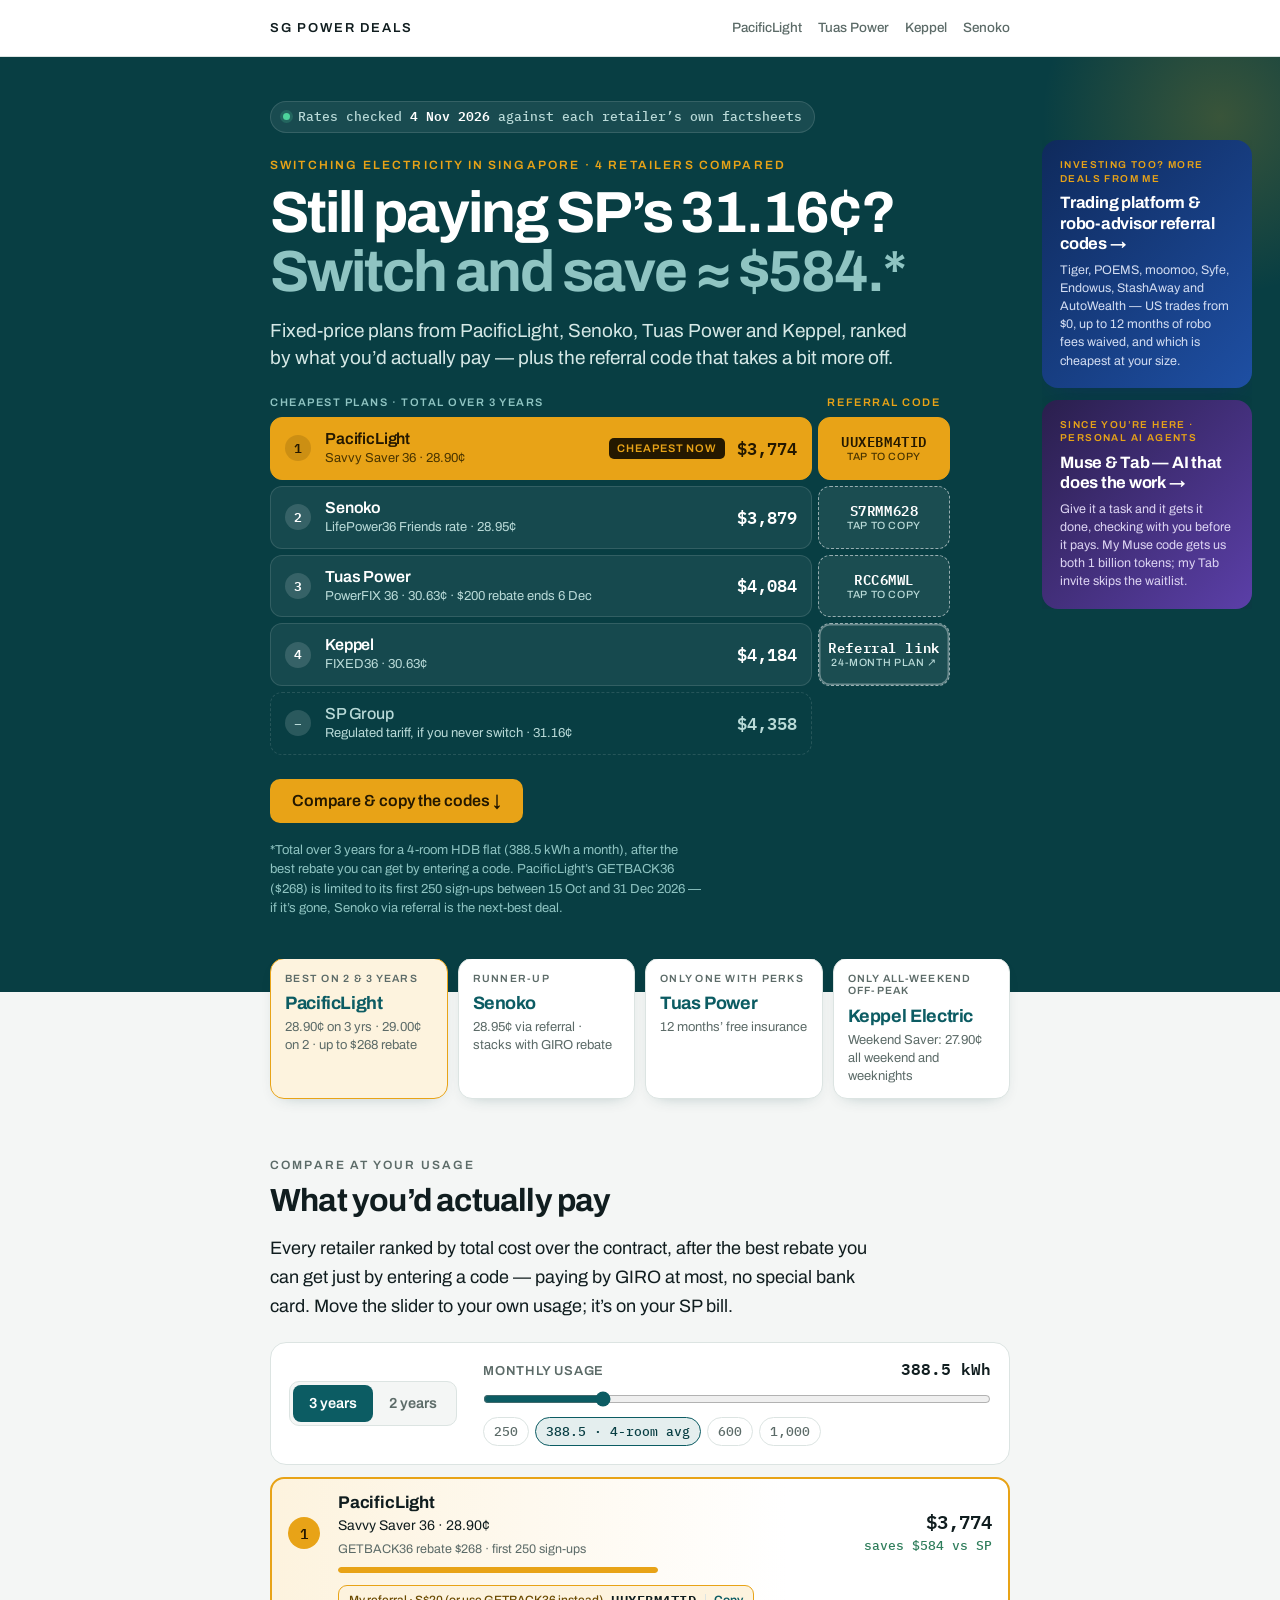
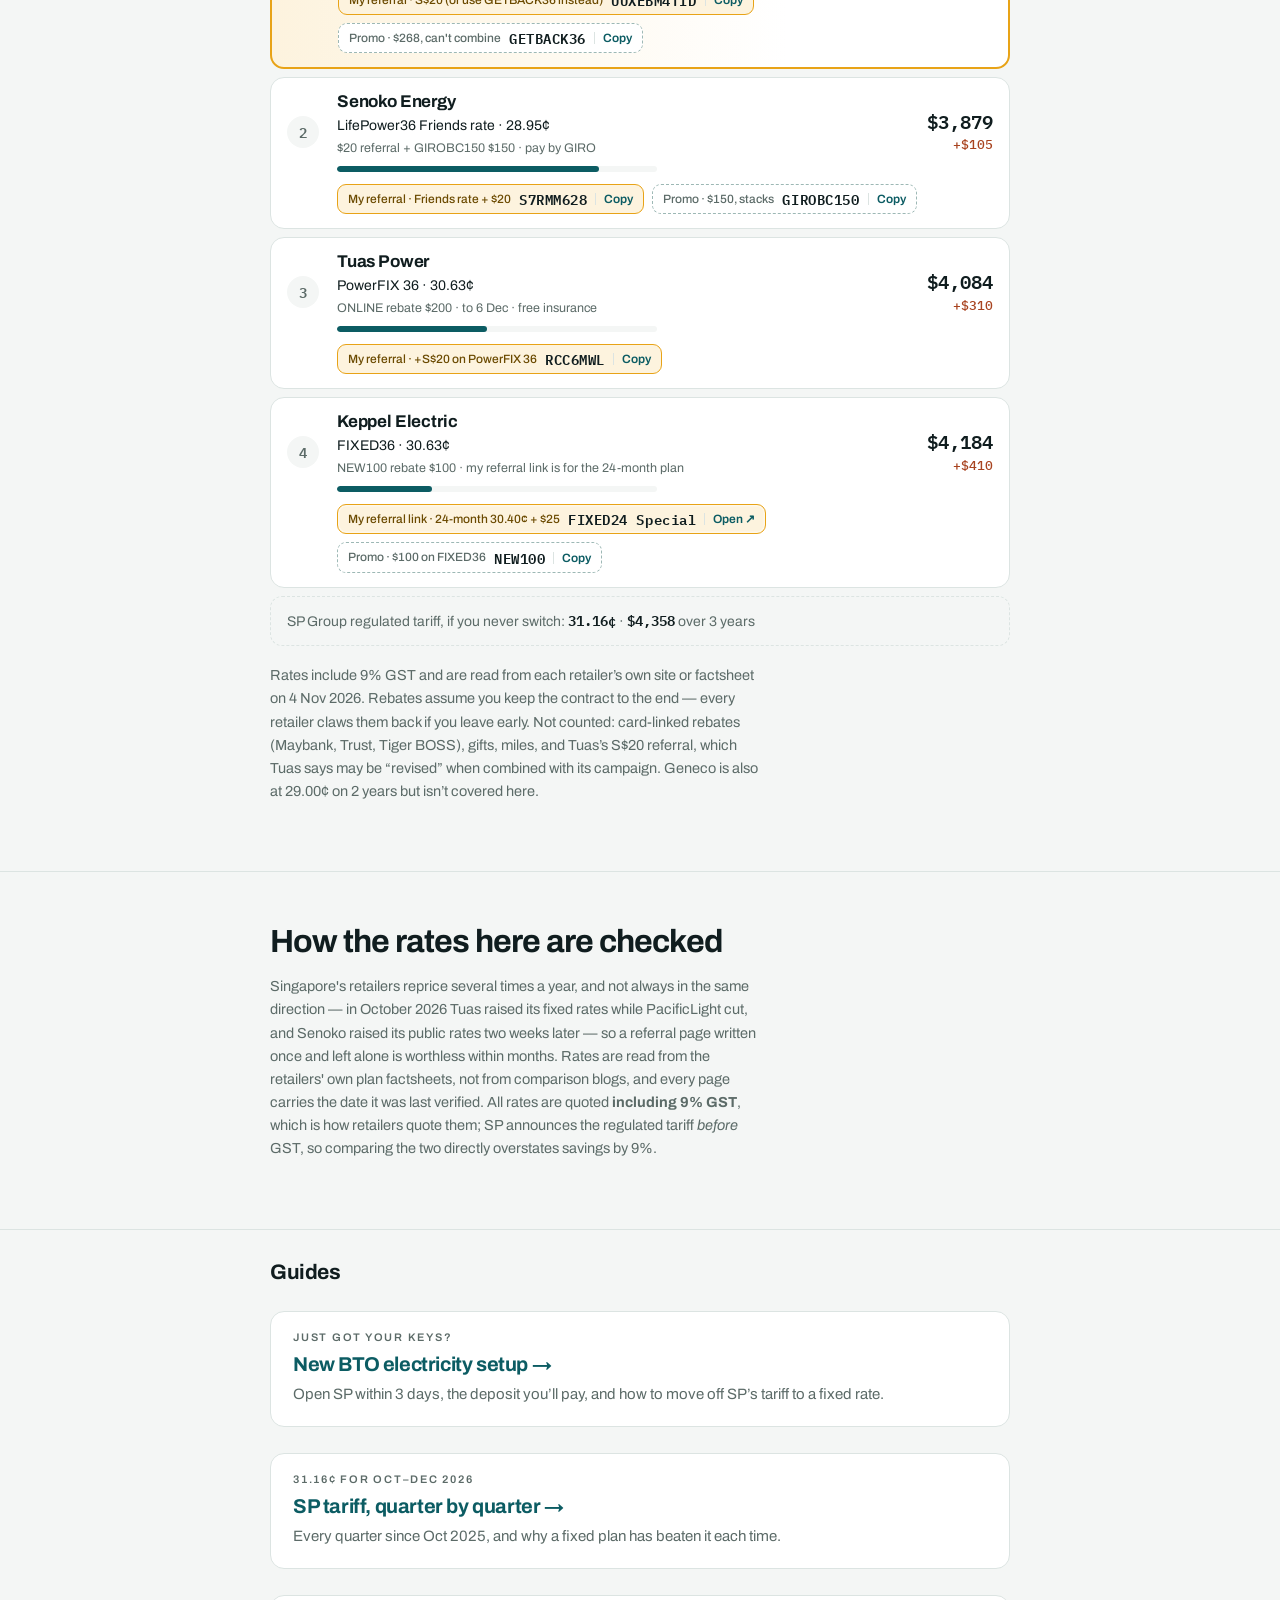
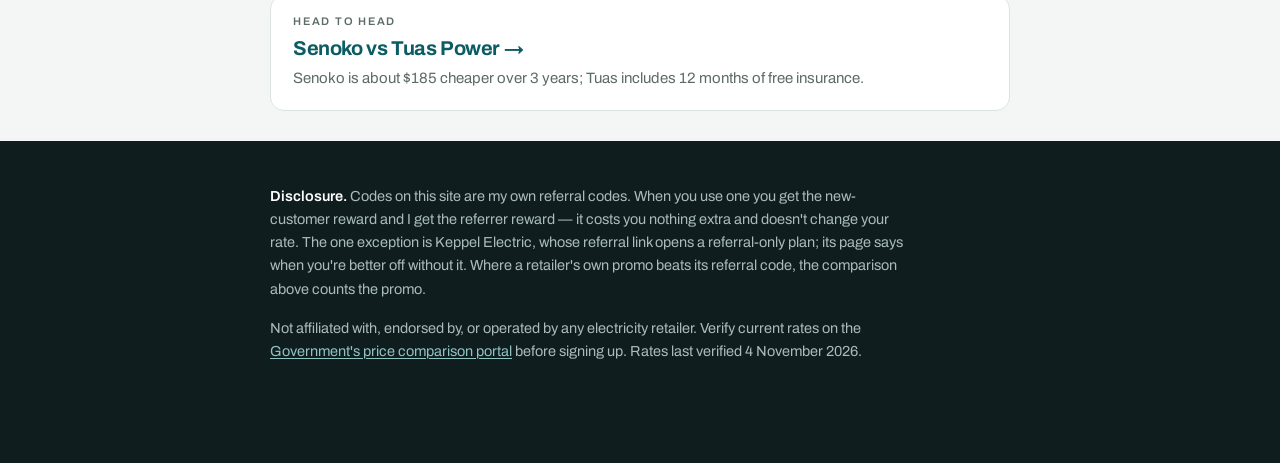
==== commit bd4c0189: "Hero: 'Referral code' column header above the copy buttons" ====
--- a/index.html
+++ b/index.html
@@ -55,7 +55,7 @@
   <h1 class="vtitle">Still paying SP’s&nbsp;31.16¢? <em>Switch and save ≈&nbsp;$584.*</em></h1>
   <p class="vsub">Fixed-price plans from PacificLight, Senoko, Tuas Power and Keppel, ranked by what you’d actually pay — plus the referral code that takes a bit more off.</p>
 
-  <p class="vhint">My referral codes are on the right of each plan — tap one to copy it.</p>
+  <div class="vhead" aria-hidden="true"><span>Cheapest plans · total over 3 years</span><span>Referral code</span></div>
   <ol class="vrank" aria-label="Cheapest 3-year plans right now">
     <li class="top"><a href="/pacificlight-referral-code/"><span class="rk">1</span><span class="who"><b>PacificLight</b><small>Savvy Saver 36 · 28.90¢</small></span><span class="tag">Cheapest now</span><span class="tot">$3,774</span></a><button class="vc" type="button" data-copy="UUXEBM4TID"><b>UUXEBM4TID</b><small>Tap to copy</small></button></li>
     <li><a href="/senoko-energy-referral-code/"><span class="rk">2</span><span class="who"><b>Senoko</b><small>LifePower36 Friends rate · 28.95¢</small></span><span class="tot">$3,879</span></a><button class="vc" type="button" data-copy="S7RMM628"><b>S7RMM628</b><small>Tap to copy</small></button></li>
--- a/style.css
+++ b/style.css
@@ -476,7 +476,9 @@
 }
 
 /* hero: referral code next to each plan (27 Nov 2026) */
-.vhint{font:500 13px/1.4 var(--sans);color:#B9DAD8;margin:0 0 8px}
+.vhead{display:grid;grid-template-columns:1fr 132px;gap:6px;max-width:680px;margin:0 0 8px;
+  font:600 11px/1.2 var(--sans);letter-spacing:.14em;text-transform:uppercase;color:#8FC4C2}
+.vhead span:last-child{text-align:center;color:var(--amber)}
 .vrank li:not(.sp){display:grid;grid-template-columns:1fr 132px;gap:6px}
 .vrank li.sp{margin-right:138px}
 .vc{display:flex;flex-direction:column;justify-content:center;align-items:center;gap:4px;border-radius:12px;
@@ -491,7 +493,7 @@
 .vrank li.top .vc small{color:#4A3500}
 .vrank li.top .vc:hover{filter:brightness(1.06)}
 @media (max-width:520px){
-  .vhint{font-size:12.5px}
+  .vhead{grid-template-columns:1fr 104px;gap:5px;font-size:10px;letter-spacing:.1em}
   .vrank li:not(.sp){grid-template-columns:1fr 104px;gap:5px}
   .vrank li.sp{margin-right:109px}
   .vc,.vrank li>a.vc{padding:6px 4px}
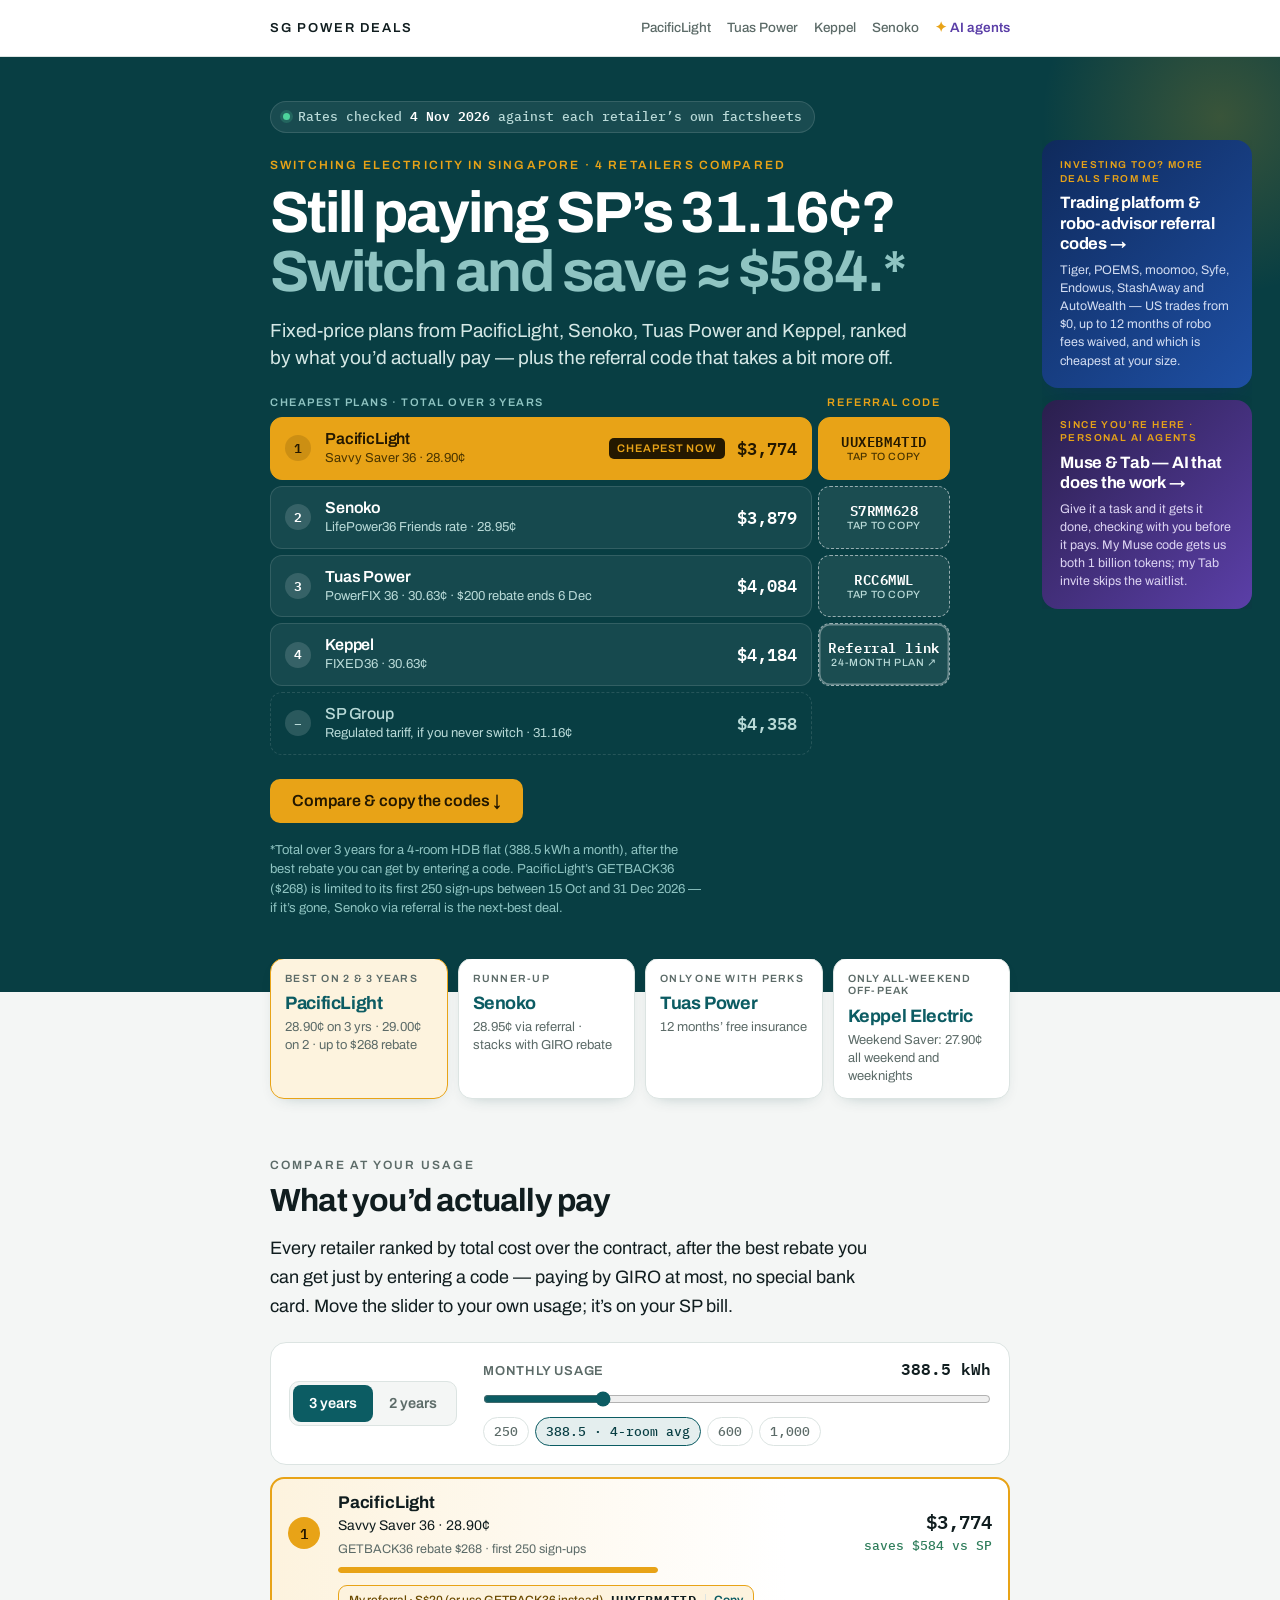
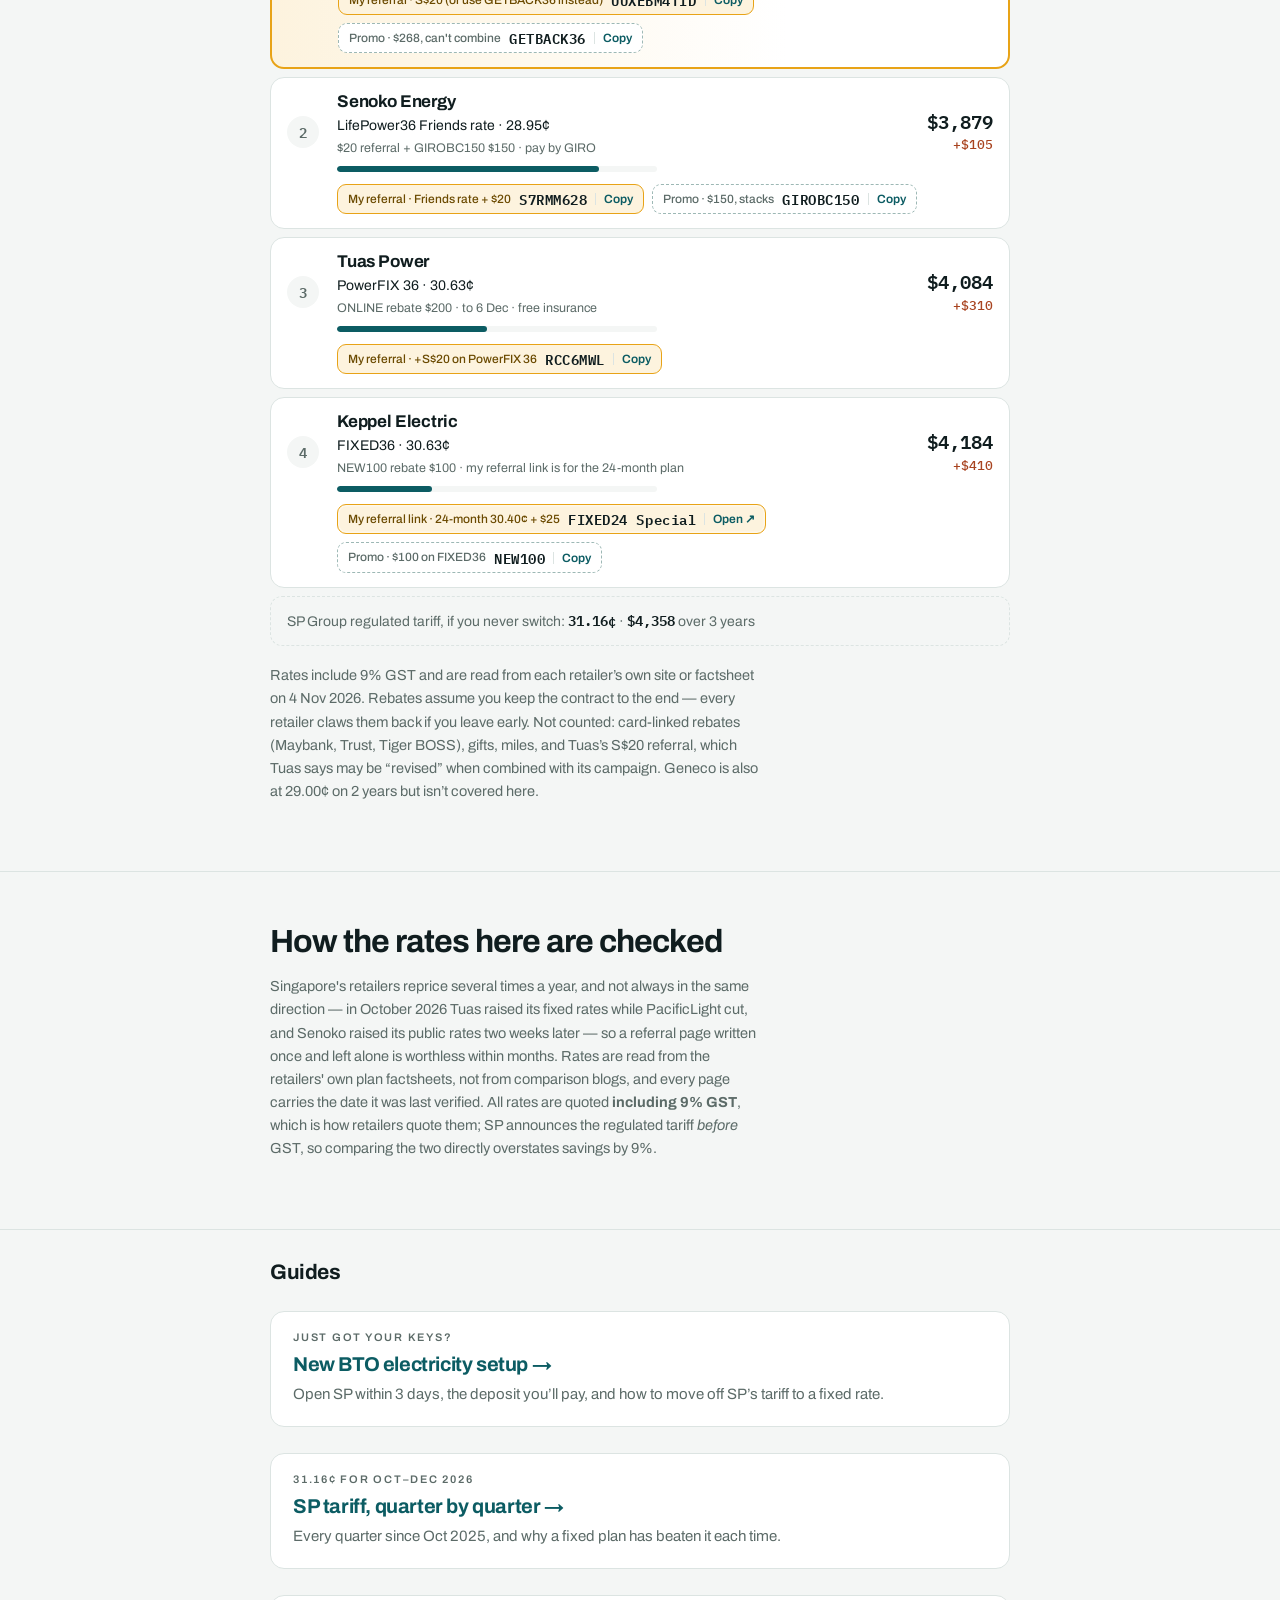
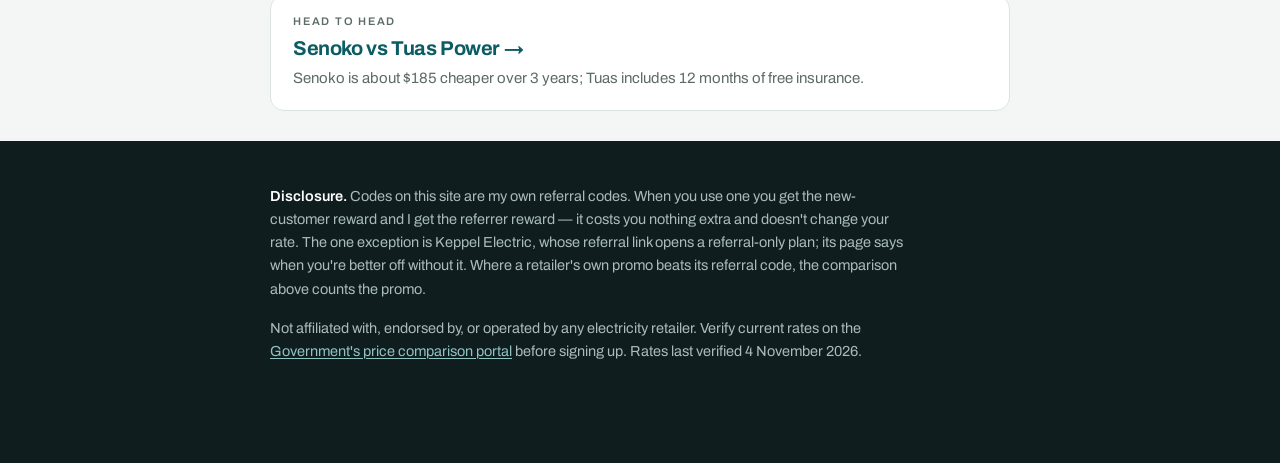
==== commit 9bd13c8f: "Top nav: AI agents link; homepage AI card points to the new page; sitemap" ====
--- a/index.html
+++ b/index.html
@@ -46,6 +46,7 @@
     <a href="/tuas-power-referral-code/">Tuas Power</a>
     <a href="/keppel-electric-referral-code/">Keppel</a>
     <a href="/senoko-energy-referral-code/">Senoko</a>
+    <a class="nav-ai" href="/personal-ai-agents/">AI agents</a>
   </nav>
 </div></div>
 
@@ -133,7 +134,7 @@
       <div class="h">Trading platform &amp; robo-advisor referral codes <span aria-hidden="true">→</span></div>
       <div class="d">Tiger, POEMS, moomoo, Syfe, Endowus, StashAway and AutoWealth — US trades from $0, up to 12 months of robo fees waived, and which is cheapest at your size.</div>
     </a>
-    <a class="sister xtab ps-tab" href="https://sginvestdeals.com/personal-ai-agents/">
+    <a class="sister xtab ps-tab" href="/personal-ai-agents/">
       <div class="k">Since you’re here · personal AI agents</div>
       <div class="h">Muse &amp; Tab — AI that does the work <span aria-hidden="true">→</span></div>
       <div class="d">Give it a task and it gets it done, checking with you before it pays. My Muse code gets us both 1 billion tokens; my Tab invite skips the waitlist.</div>
--- a/style.css
+++ b/style.css
@@ -500,3 +500,8 @@
   .vc b{font-size:12px;letter-spacing:.02em}
   .vc small{font-size:9.5px}
 }
+
+/* top-nav link to the personal AI agents page (28 Nov 2026) */
+.mnav a.nav-ai{color:#5B3FA8;font-weight:600}
+.mnav a.nav-ai::before{content:"✦ ";color:var(--amber)}
+.mnav a.nav-ai:hover,.mnav a.nav-ai[aria-current="page"]{color:#2A1F4D}
